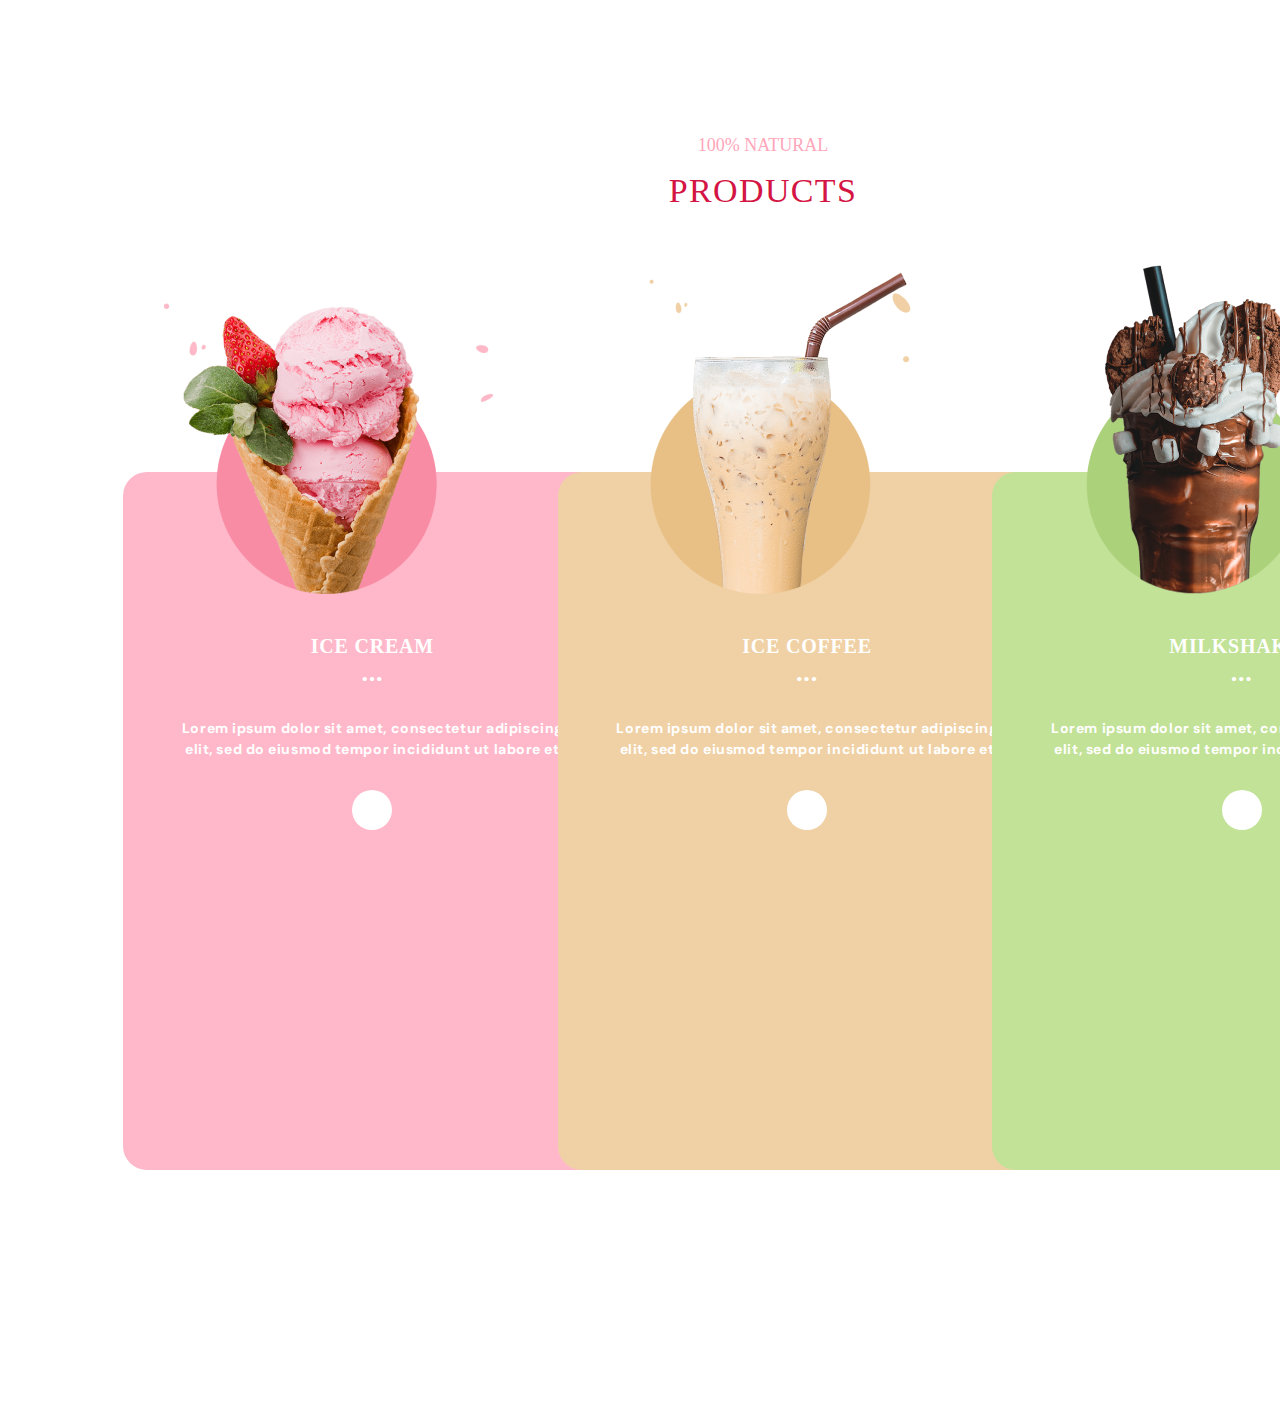
==== test/index.html @ a80dc886 "vjug" ====
<!DOCTYPE html>
<html lang="ru">
  <head>
    <meta charset="UTF-8" />
    <meta http-equiv="X-UA-Compatible" content="IE=edge" />
    <meta name="viewport" content="width=device-width, initial-scale=1.0" />
    <title>Ice Cream</title>
    <link rel="preconnect" href="https://fonts.gstatic.com" />
    <link
      href="https://fonts.googleapis.com/css2?family=DM+Sans:wght@400;500;700&family=Titan+One&display=swap"
      rel="stylesheet"
    />
    <link
      rel="stylesheet"
      href="https://cdnjs.cloudflare.com/ajax/libs/modern-normalize/1.0.0/modern-normalize.min.css"
      integrity="sha512-ISS7cAi1PEhQ8jnbJpJZMd29NlhNj4AWYyLOSp2CE/CsHxTCu+r+t0D2yoJudVrd0/8fTVPUVDzY5Tvli75u/g=="
      crossorigin="anonymous"
    />
    <link rel="stylesheet" href="./css/main.min.css" />
  </head>
  <body>
    <section class="products">
      <div class="container">
        <p class="products-text">100% natural</p>
        <h2 class="products-title">products</h2>
        <ul class="list products-list">
          <li class="products-list__item ice-cream-item">
            <div class="products-container">
              <h3 class="products-container__title">ice cream</h3>
              <p class="products-container__text">
                Lorem ipsum dolor sit amet, consectetur adipiscing elit, sed do
                eiusmod tempor incididunt ut labore et <span class="hide">dolore magna aliqua
                  facilisis.</span>
              </p>
              <input
                class="checkbox-hidden visually-hidden"
                type="checkbox"
                id="checked"
              />
              <p class="product-text text-hidden">
                Lorem ipsum dolor sit amet consectetur adipisicing elit. Enim,
                natus.
              </p>
              <label class="products-label" for="checked">
                <svg class="products-icon" width="15" height="15">
                  <use href="../images/icons.svg#arrow-right"></use>
                </svg>
              </label>
            </div>
          </li>
          <li class="products-list__item ice-cofee-item">
            <div class="products-container container-ice-coffe">
              <h3 class="products-container__title">ice coffee</h3>
              <p class="products-container__text">
                Lorem ipsum dolor sit amet, consectetur adipiscing elit, sed do
                eiusmod tempor incididunt ut labore et <span class="hide">dolore magna aliqua
                  facilisis.</span>
              </p>
              <input
                class="checkbox-hidden visually-hidden"
                type="checkbox"
                id="check"
              />
              <p class="product-text text-hidden">
                Lorem ipsum dolor sit amet consectetur adipisicing elit. Enim,
                natus.
              </p>
              <label class="products-label" for="check">
                <svg class="products-icon" width="15" height="15">
                  <use href="../images/icons.svg#arrow-right"></use>
                </svg>
              </label>
            </div>
          </li>
          <li class="products-list__item milkshakes-item">
            <div class="products-container container-milkshakes">
              <h3 class="products-container__title">milkshakes</h3>
              <p class="products-container__text">
                Lorem ipsum dolor sit amet, consectetur adipiscing elit, sed do
                eiusmod tempor incididunt ut labore et <span class="hide">dolore magna aliqua
                  facilisis.</span>
              </p>
              <input
                class="checkbox-hidden visually-hidden"
                type="checkbox"
                id="checks"
              />
              <p class="product-text text-hidden">
                Lorem ipsum dolor sit amet consectetur adipisicing elit. Enim,
                natus.
              </p>
              <label class="products-label" for="checks">
                <svg class="products-icon" width="15" height="15">
                  <use href="../images/icons.svg#arrow-right"></use>
                </svg>
              </label>
            </div>
          </li>
        </ul>
      </div>
    </section>
  </body>
</html>
---- test/css/main.min.css ----
:root{--primary-text-color: #212121;--secondery-text-color: #757575;--white-color: #ffffff;--accent-color: #2196f3;--bg-color2: #2f303a;--bg-color1: #ffffff;--bg-color3: #f5f4fa;--rgba-color: rgba(255, 255, 255, 0.6);--btn-hover-color: #188ce8;--backdrop-color: rgba(0, 0, 0, 0.2);--transition-duration: 250ms;--transition-timing-function: cubic-bezier(0.4, 0, 0.2, 1);--shadow: 0px 1px 3px rgba(0, 0, 0, 0.12), 0px 1px 1px rgba(0, 0, 0, 0.14),
    0px 2px 1px rgba(0, 0, 0, 0.2);--placeholder-color: rgba(117, 117, 117, 0.5);--portfolio-shadow-link: 0px 1px 1px rgba(0, 0, 0, 0.12),
    0px 4px 4px rgba(0, 0, 0, 0.06), 1px 4px 6px rgba(0, 0, 0, 0.16);--overlay-color: rgba(33, 150, 243, 0.9);--color-icon: #afb1b8;--btn-shadow: 0px 4px 4px rgba(0, 0, 0, 0.25);--gradient: rgba(47, 48, 58, 0.4), rgba(47, 48, 58, 0.4);--main-font: "Roboto", sans-serif}p,h1,h2,h3,h4,h5,h6,p{margin:0}ul{margin:0;padding:0}button{cursor:pointer}img{display:block;width:100%;height:auto;max-width:100%}.list{list-style:none}.link{text-decoration:none}.visually-hidden{position:absolute;white-space:nowrap;width:1px;height:1px;overflow:hidden;border:0;padding:0;clip:rect(0 0 0 0);clip-path:inset(50%);margin:-1px}.container{min-width:320px;margin-right:auto;margin-left:auto;padding-right:20px;padding-left:20px}@media screen and (min-width: 480px){.container{width:480px}}@media screen and (min-width: 768px){.container{width:768px;padding-right:34px;padding-left:34px}}@media screen and (min-width: 1280px){.container{width:1280px;padding-right:115px;padding-left:115px}}.backdrop{position:fixed;top:0;left:0;width:100%;height:100%;background:var(--backdrop-color);transition:opacity var(--transition-duration) var(--transition-timing-function),visibility var(--transition-duration) var(--transition-timing-function)}.backdrop.is-hidden{opacity:0;pointer-events:none;visibility:hidden}.backdrop.is-hidden .modal{transform:translate(-50%, -50%) scale(0.5)}.modal{position:absolute;top:50%;left:50%;transform:translate(-50%, -50%) scale(1);min-height:581px;width:90vw;background-color:var(--bg-color1);box-shadow:var(--shadow);border-radius:4px;transition-property:transform;transition-duration:var(--transition-duration);transition-timing-function:var(--transition-timing-function);padding:40px}@media screen and (min-width: 768px){.modal{width:450px}}@media screen and (min-width: 1200px){.modal{width:528px}}.modal__button{position:absolute;top:8px;right:8px;width:30px;height:30px;background-color:var(--bg-color1);border-radius:50%;display:flex;justify-content:center;align-items:center;border:1px solid #0000001a}.modal__button:hover .button__vector,.modal__button:focus .button__vector{fill:var(--accent-color)}.button__vector{fill:#000000;transition-property:fill;transition-duration:var(--transition-duration);transition-timing-function:var(--transition-timing-function)}.modal-form__title{font-family:inherit;font-size:20px;font-weight:700;line-height:1.15;letter-spacing:.03em;text-align:center;color:var(--primary-text-color);margin-bottom:12px}.form-input{width:100%;height:40px;border:1px solid #21212133;display:block;border-radius:4px;padding-top:11px;padding-bottom:11px;padding-left:42px;padding-right:12px;transition-property:border-color;transition-duration:var(--transition-duration);transition-timing-function:var(--transition-timing-function);cursor:pointer}.form-input:focus{border-color:var(--accent-color);outline:var(--accent-color)}.modal-form__label{margin-bottom:10px;position:relative;display:flex;flex-direction:column}.modal-form__span{font-family:inherit;font-size:12px;line-height:1.17;letter-spacing:.01em;color:var(--secondery-text-color);margin-bottom:4px}.form-text{font-family:inherit;font-size:12px;font-weight:400;line-height:1.17;letter-spacing:.01em;text-align:left;width:100%;height:120px;padding:12px 16px;border:1px solid rgba(33,33,33,0.2);box-sizing:border-box;border-radius:4px;resize:none;margin-bottom:10px;transition-property:border-color;transition-duration:var(--transition-duration);transition-timing-function:var(--transition-timing-function)}.form-text:focus{border-color:var(--accent-color);outline:var(--accent-color)}.form-button{padding:10px 55px;margin-top:30px;transition-property:background-color, color;transition-duration:var(--transition-duration);transition-timing-function:var(--transition-timing-function)}.form-button:hover,.form-button:focus{background-color:var(--btn-hover-color);color:var(--white-color)}.form-input__icon{position:absolute;display:block;top:50%;left:11px;fill:var(--primary-text-color);transition-property:fill;transition-duration:var(--transition-duration);transition-timing-function:var(--transition-timing-function)}.modal-form__label:focus-within .form-input__icon{fill:var(--accent-color)}.label-agreement{display:flex;align-items:center;margin-bottom:30px;font-size:12px;line-height:1.17}@media screen and (min-width: 768px){.label-agreement{justify-content:center}}@media screen and (min-width: 1200px){.label-agreement{justify-content:center;font-size:14px;line-height:1.7}}.agreement-link{text-decoration-line:underline;color:var(--accent-color);text-align:justify}.form-icon-check{margin-right:7px;border:2px solid var(--primary-text-color);border-radius:2px;fill:none;transition:border-color var(--transition-duration) var(--transition-timing-function),background-color var(--transition-duration) var(--transition-timing-function),fill var(--transition-duration) var(--transition-timing-function)}.label-agreement:focus-within .form-icon-check{border-color:var(--accent-color)}.input-agreement:checked+.form-icon-check{border:transparent;background-color:var(--accent-color);fill:var(--white-color)}.btn{color:var(--white-color);background-color:var(--accent-color);font-size:16px;font-weight:700;line-height:1.87;letter-spacing:.06em;border-radius:4px;font-family:inherit;border:none;box-shadow:0px 4px 4px rgba(0,0,0,0.15);min-width:200px;min-height:50px;border-radius:4px;cursor:pointer;display:block;margin-right:auto;margin-left:auto;font-family:inherit}.social-networks{width:44px;height:44px;display:flex;justify-content:center;align-items:center;border-radius:50%}.mob-menu.is-hidden{left:100%}.mob-menu{position:fixed;background-color:var(--white-color);top:0;left:0;width:100vw;height:100vh;z-index:3;padding-top:48px;padding-bottom:48px;padding-left:25px;transition:var(--transition-duration) var(--transition-timing-function),visibility var(--transition-timing-function)}.mob-menu .container{height:100%;display:flex;flex-direction:column;justify-content:space-between}@media screen and (min-width: 768px){.mob-menu{display:none}}.menu-close-btn{position:absolute;top:10px;right:15px;width:40px;height:40px;display:block;background-color:var(--white-color);border:none;transition-property:fill;transition-duration:var(--transition-duration);transition-timing-function:var(--transition-timing-function)}.menu-close-btn:hover,.menu-close-btn:focus{fill:var(--accent-color)}.close-button{margin-left:auto;fill:var(--primary-text-color)}.mob-menu-list__link{display:block;font-family:var(--main-font);color:var(--primary-text-color);font-size:40px;font-weight:500;line-height:1.17;letter-spacing:.02em;transition-property:color;transition-duration:var(--transition-duration);transition-timing-function:var(--transition-timing-function)}.mob-menu-list__link:hover,.mob-menu-list__link:focus{color:var(--accent-color)}.mob-menu-list__item:not(:last-child){margin-bottom:32px}.menu-contact-list__link{display:block;font-size:34px;font-weight:500;line-height:1.17;letter-spacing:.02em;color:var(--accent-color)}.menu-contact-list__link:hover,.menu-contact-list__link:focus{color:var(--accent-color)}.menu-mail{font-size:24px;color:var(--secondery-text-color)}.menu-contact-list__item:nth-child(1){margin-bottom:32px}.menu-contact-list__item:nth-child(2){margin-bottom:64px}.menu-social-list{display:flex;align-items:center;flex-wrap:wrap}.menu-social-list__item:not(:last-child){margin-right:10px;padding-right:10px;border-right:1px solid rgba(33,33,33,0.2)}.menu-social-list__link{font-size:18px;font-weight:500;line-height:1.17;letter-spacing:.02em;color:var(--accent-color)}.menu-open-btn{border:transparent;background-color:transparent;margin-left:auto;width:40px;height:40px;transition-property:fill;transition-duration:var(--transition-duration);transition-timing-function:var(--transition-timing-function)}.menu-open-btn:hover,.menu-open-btn:focus{fill:var(--accent-color)}@media screen and (min-width: 768px){.menu-open-btn{display:none}}.mob-menu-list__link.current{color:var(--accent-color)}.header{border-bottom:1px solid #ececec}.header-nav{display:none}@media screen and (min-width: 768px){.header-nav{display:block}}.header__container{display:flex;align-items:center;height:60px}@media screen and (min-width: 768px){.header__container{height:80px;display:flex;align-items:center;justify-content:center}}.logo{font-family:"Raleway", sans-serif;font-size:26px;font-weight:700;line-height:1.19;letter-spacing:.03em}.header__logo{color:var(--primary-text-color)}@media screen and (min-width: 768px){.header__logo{margin-right:88px}}@media screen and (min-width: 1200px){.header__logo{margin-right:93px}}.logo .accent{color:var(--accent-color)}.header-list{display:flex}.header-list__link{position:relative;display:flex;color:var(--primary-text-color);font-size:14px;font-weight:500;line-height:1.14;letter-spacing:.02em;padding-top:32px;padding-bottom:32px;display:block;transition-property:color;transition-duration:var(--transition-duration);transition-timing-function:var(--transition-timing-function)}.header-list__link:hover,.header-list__link:focus{color:var(--accent-color)}.header-list__link.current{color:var(--accent-color)}.header-list__link.current::after{position:absolute;bottom:-1px;left:0;content:"";width:48px;height:4px;background:#2196f3;border-radius:2px;display:flex;width:100%}.header-list__item:not(:last-child){margin-right:50px}@media screen and (min-width: 768px){.heder-contact-list__item:not(:last-child){margin-bottom:10px}}@media screen and (min-width: 1200px){.heder-contact-list__item:not(:last-child){margin-right:30px;margin-bottom:0}}.header-contact-list{margin-left:auto;display:none;margin-left:auto}@media screen and (min-width: 768px){.header-contact-list{display:block}}@media screen and (min-width: 1200px){.header-contact-list{display:flex;align-items:center}}.header-contact-list__icon{margin-right:10px;fill:var(--secondery-text-color);transition-property:fill;transition-duration:var(--transition-duration);transition-timing-function:var(--transition-timing-function)}.header-contact-list__link{color:var(--secondery-text-color);font-size:14px;font-weight:500;line-height:1.14;letter-spacing:.02em;display:flex;align-items:center;transition-property:color;transition-duration:var(--transition-duration);transition-timing-function:var(--transition-timing-function)}.header-contact-list__link:hover,.header-contact-list__link:focus{color:var(--accent-color)}.header-contact-list__link:hover .header-contact-list__icon,.header-contact-list__link:focus .header-contact-list__icon{fill:var(--accent-color)}.hero{background-color:var(--bg-color2);padding-top:118px;padding-bottom:118px;background-image:linear-gradient(rgba(47,48,58,0.4), rgba(47,48,58,0.4)),url(..//images/img/Header-mb1x.jpg);background-repeat:no-repeat;background-position:center;max-width:1600px;margin:0 auto;background-size:cover;text-align:center}@media (min-device-pixel-ratio: 2), (min-resolution: 192dpi), (min-resolution: 2dppx){.hero{background-image:linear-gradient(rgba(47,48,58,0.4), rgba(47,48,58,0.4)),url(../images/img/Header-mob-2x.jpg)}}@media screen and (min-width: 768px){.hero{background-image:linear-gradient(rgba(47,48,58,0.4), rgba(47,48,58,0.4)),url(../images/img/Header-tab1x.jpg)}}@media screen and (min-width: 768px) and (min-device-pixel-ratio: 2), screen and (min-width: 768px) and (min-resolution: 192dpi), screen and (min-width: 768px) and (min-resolution: 2dppx){.hero{background-image:linear-gradient(rgba(47,48,58,0.4), rgba(47,48,58,0.4)),url(../images/img/Header-tab-2x.jpg)}}@media screen and (min-width: 1200px){.hero{padding-top:200px;padding-bottom:200px;background-image:linear-gradient(rgba(47,48,58,0.4), rgba(47,48,58,0.4)),url(../images/img/header-desk-1x.jpg)}}@media screen and (min-width: 1200px) and (min-device-pixel-ratio: 2), screen and (min-width: 1200px) and (min-resolution: 192dpi), screen and (min-width: 1200px) and (min-resolution: 2dppx){.hero{background-image:linear-gradient(rgba(47,48,58,0.4), rgba(47,48,58,0.4)),url(../images/img/header-desk2x.jpg)}}.hero__title{color:var(--white-color);font-size:26px;font-weight:900;line-height:1.6;letter-spacing:.06em;text-align:center;text-transform:uppercase;margin-bottom:30px;max-width:360px;margin-left:auto;margin-right:auto}@media screen and (min-width: 1200px){.hero__title{font-size:44px;font-weight:900;line-height:1.36;letter-spacing:.06em;max-width:696px}}.button-primary{padding:10px 32px;transition:background-color 250ms cubic-bezier(0.4, 0, 0.2, 1)}.button-primary:hover,.button-primary:focus{background-color:var(--btn-hover-color)}.about{padding-top:60px;padding-bottom:60px}@media screen and (min-width: 1200px){.about{padding-top:94px;padding-bottom:94px}}.icon-tasks{width:100%;height:120px;background-color:var(--bg-color3);display:flex;justify-content:center;align-items:center;margin-bottom:30px;border-radius:4px}.about-icon-list{margin-bottom:-30px}@media screen and (min-width: 768px){.about-icon-list{display:flex;flex-wrap:wrap;margin-left:-30px}}@media screen and (min-width: 1200px){.about-icon-list{display:flex;margin-left:-30px}}.about-icon-list__item{margin-bottom:30px}@media screen and (min-width: 768px){.about-icon-list__item{width:calc(100% / 2 - 30px);margin-left:30px}}@media screen and (min-width: 1200px){.about-icon-list__item{width:calc(100% / 4 - 30px);margin-left:30px}}.about-list__title{text-transform:uppercase;font-size:14px;font-weight:700;line-height:1.17;letter-spacing:.03em;margin-bottom:10px;text-align:center}@media screen and (min-width: 768px){.about-list__title{text-align:justify}}@media screen and (min-width: 1200px){.about-list__title{text-align:justify}}.about-list__text{color:var(--secondery-text-color);font-size:14px;line-height:1.71;letter-spacing:.03em}.work{display:none}@media screen and (min-width: 1200px){.work{padding-bottom:94px;display:block}}@media screen and (min-width: 1200px){.work-list{display:flex;margin-left:-30px}}@media screen and (min-width: 1200px){.work-list__item{width:calc(100% / 3 - 30px);margin-left:30px}}@media screen and (min-width: 1200px){.work__title{margin-bottom:50px}}@media screen and (min-width: 1200px){.section-title{text-align:center;font-size:36px;font-weight:700;line-height:1.16;letter-spacing:.03em}}.thumb{position:relative}.label{position:absolute;bottom:0;right:0;left:0;padding:27px;background:rgba(47,48,58,0.8);color:var(--white-color);font-size:14px;font-weight:700;line-height:1.14;letter-spacing:.03em;text-transform:uppercase;text-align:center}.products{padding-top:121px;padding-bottom:98px}@media screen and (min-width: 768px){.products{padding-top:122px;padding-bottom:112px}}@media screen and (min-width: 1280px){.products{padding-top:127px;padding-bottom:119px}}.products-text{font-family:"Titan One" sans-serif;font-style:normal;font-weight:normal;font-size:18px;line-height:1.17;text-align:center;text-transform:uppercase;color:#ffa5ba;margin-bottom:15px}.products-title{font-family:"Titan One" sans-serif;font-style:normal;font-weight:normal;font-size:34px;line-height:1.15;text-align:center;letter-spacing:0.04em;text-transform:uppercase;color:#d41443;margin-bottom:49px}.products-container{width:100%;min-height:485px;background:#FFB8CA;border-radius:24px;padding:161px 40px 45px 40px}@media screen and (min-width: 768px){.products-container{padding:152px 11px 40px 11px}}@media screen and (min-width: 1280px){.products-container{padding:163px 44px 50px 44px}}.container-ice-coffe{background:#F0D1A5}.container-milkshakes{background:#C2E297}.products-list__item:not(:last-child){margin-bottom:130px}.products-container__title{font-family:"Titan One" sans-serif;font-size:20px;line-height:1.15;text-align:center;letter-spacing:0.04em;text-transform:uppercase;color:#FFFFFF;margin-bottom:30px}.products-container__title::after{content:"...";font-size:26px;color:#FFFFFF;display:block;margin-bottom:30px}.hide{display:block}@media screen and (min-width: 768px){.hide{display:none}}@media screen and (min-width: 1280px){.hide{display:none}}.products-container__text{font-family:"DM Sans";font-style:normal;font-weight:700;font-size:14px;line-height:1.5;text-align:center;letter-spacing:0.04em;color:#FFFFFF;margin-bottom:30px}@media screen and (min-width: 768px){.products-list{display:grid;grid-template-columns:repeat(3, 1fr);gap:20px}}@media screen and (min-width: 1280px){.products-list{display:grid;grid-template-columns:repeat(3, 1fr);gap:24px}}.ice-cream-item::before{content:"";display:block;background-repeat:no-repeat;background-position:center;margin:0 auto;background-size:cover;text-align:center;position:relative}@media screen and (min-width: 1280px){.ice-cream-item::before{background-image:url(../images/products/icecream-desk-1x.png);max-width:335px;height:335px;margin-bottom:-122px}}@media screen and (min-width: 1280px) and (min-device-pixel-ratio: 2), screen and (min-width: 1280px) and (min-resolution: 192dpi), screen and (min-width: 1280px) and (min-resolution: 2dppx){.ice-cream-item::before{background-image:url(../images/products/icecream-desk-2x.png)}}.ice-cofee-item::before{content:"";display:block;background-repeat:no-repeat;background-position:center;margin:0 auto;background-size:cover;text-align:center;position:relative}@media screen and (min-width: 1280px){.ice-cofee-item::before{background-image:url(../images/products/icecofee-desk-1x.png);max-width:335px;height:335px;margin-bottom:-122px}}@media screen and (min-width: 1280px) and (min-device-pixel-ratio: 2), screen and (min-width: 1280px) and (min-resolution: 192dpi), screen and (min-width: 1280px) and (min-resolution: 2dppx){.ice-cofee-item::before{background-image:url(../images/products/icecofee-desk-2x.png)}}.milkshakes-item::before{content:"";display:block;background-repeat:no-repeat;background-position:center;margin:0 auto;background-size:cover;text-align:center;position:relative}@media screen and (min-width: 1280px){.milkshakes-item::before{background-image:url(../images/products/milk-desk-1x.png);max-width:335px;height:335px;margin-bottom:-122px}}@media screen and (min-width: 1280px) and (min-device-pixel-ratio: 2), screen and (min-width: 1280px) and (min-resolution: 192dpi), screen and (min-width: 1280px) and (min-resolution: 2dppx){.milkshakes-item::before{background-image:url(../images/products/milk-desk-2x.png)}}.products-label{width:40px;height:40px;display:flex;justify-content:center;align-items:center;border-radius:50%;background-color:#ffffff;margin:auto}.products-icon{fill:#d41443}.product-text{font-family:DM Sans;font-style:normal;font-weight:700;font-size:14px;line-height:1.5;text-align:center;letter-spacing:0.04em;color:#d41443}.text-hidden{display:none}.checkbox-hidden{appearance:none}.checkbox-hidden:checked ~ .text-hidden{display:block}.checkbox-hidden:checked ~ .products-label{display:none}.checkbox-hidden:checked ~ .products-label{display:flex}.clients{padding-top:60px;padding-bottom:60px}@media screen and (min-width: 1200px){.clients{padding-top:94px;padding-bottom:94px}}.clients-list{margin-bottom:-30px;display:flex;flex-wrap:wrap;margin-left:-30px}.clients-list__link{width:100%;height:92px;display:flex;justify-content:center;align-items:center;border:1px solid var(--color-icon);border-radius:4px;transition:border-color var(--transition-duration) var(--transition-timing-function),background-color var(--transition-duration) var(--transition-timing-function)}.clients-list__link:hover,.clients-list__link:focus{background-color:var(--bg-color1);border-color:var(--accent-color)}.clients-list__link:hover .clients-list__icon,.clients-list__link:focus .clients-list__icon{background-color:var(--bg-color1);fill:var(--accent-color)}.clients-list__item{margin-bottom:30px;width:calc(100% / 2 - 30px);margin-left:30px}@media screen and (min-width: 768px){.clients-list__item{width:calc(100% / 3 - 30px);margin-left:30px}}@media screen and (min-width: 1200px){.clients-list__item{width:calc(100% / 6 - 30px);margin-left:30px}}.clients-list__icon{fill:var(--color-icon);transition-property:fill;transition-duration:var(--transition-duration);transition-timing-function:var(--transition-timing-function)}.clients__title{margin-bottom:30px}@media screen and (min-width: 1200px){.clients__title{margin-bottom:50px}}.section-title{text-align:center;font-size:28px;font-weight:700;line-height:1.16;letter-spacing:.03em}@media screen and (min-width: 1200px){.section-title{font-size:36px}}.footer-block{text-align:center;margin-bottom:60px}@media screen and (min-width: 1200px){.footer-block{text-align:left;margin-right:85px;margin-bottom:0}}.footer-block__adress{margin-top:20px}.footer{background-color:var(--bg-color2);font-size:14px;line-height:1.71;letter-spacing:.03em;padding-top:60px;padding-bottom:60px}.logo{font-family:"Raleway", sans-serif;font-size:24px;font-weight:700;line-height:1.19;letter-spacing:.03em}@media screen and (min-width: 1200px){.logo{font-size:26px}}.footer__logo{color:var(--white-color)}.footer-block__text{color:var(--white-color);font-style:normal;margin-bottom:9px}.footer-block__item:not(:last-child){margin-bottom:9px}.footer-block__link{color:var(--rgba-color);font-style:normal;transition-property:color;transition-duration:var(--transition-duration);transition-timing-function:var(--transition-timing-function)}.footer-block__link:hover,.footer-block__link:focus{color:var(--accent-color)}.footer-list__link{background-color:rgba(255,255,255,0.1);transition-property:background-color;transition-duration:var(--transition-duration);transition-timing-function:var(--transition-timing-function)}.footer-list__link:hover,.footer-list__link:focus{background-color:var(--accent-color)}.footer-list{display:flex;justify-content:center}.footer-list__item:not(:last-child){margin-right:10px}.footer-list__icon{fill:var(--white-color)}.footer-associate{text-align:center;margin-bottom:60px}@media screen and (min-width: 1200px){.footer-associate{text-align:left;margin-bottom:0}}.footer-associate__text{color:var(--white-color);font-weight:700;margin-bottom:20px}.footer-container{text-align:center}@media screen and (min-width: 768px){.footer-container{display:flex;flex-wrap:wrap;justify-content:space-around}}@media screen and (min-width: 1200px){.footer-container{display:flex;align-items:baseline}}.footer-associate{display:block}@media screen and (min-width: 1200px){.footer-associate{margin-right:93px}}.subscription-label{color:var(--white-color);font-size:14px;font-weight:700;line-height:1.14;letter-spacing:.03em;font-family:inherit;display:block;margin-bottom:20px;text-align:center;text-transform:uppercase}@media screen and (min-width: 1200px){.subscription-label{text-align:left}}.subscription-input{font-family:inherit;font-size:16px;font-weight:400;line-height:1.25;letter-spacing:.03em;text-align:left;color:var(--rgba-color);background-color:var(--bg-color2);padding-top:15px;padding-bottom:15px;padding-left:16px;height:50px;border:1px solid rgba(255,255,255,0.3);box-shadow:0px 4px 4px rgba(0,0,0,0.15);border-radius:4px;width:450px;margin-bottom:20px}@media screen and (max-width: 479px){.subscription-input{width:100%}}@media screen and (min-width: 768px){.subscription-input{max-width:450px}}@media screen and (min-width: 1200px){.subscription-input{width:358px;margin-bottom:0}}.subscription-submit{fill:var(--white-color);text-align:center;display:flex;justify-content:center;align-items:center;padding:0;transition-property:background-color;transition-duration:var(--transition-duration);transition-timing-function:var(--transition-timing-function)}.subscription-submit:hover,.subscription-submit:focus{background-color:var(--btn-hover-color)}@media screen and (min-width: 1200px){.subscription-submit{margin-left:12px}}.subscription-submit__text{margin-right:10px}@media screen and (min-width: 1200px){.form-subscription{display:flex;justify-content:space-between;align-items:center}}.footer-mailing{text-align:center;display:inline-block}.button-list{display:flex;flex-wrap:wrap;margin-bottom:40px}@media screen and (min-width: 768px){.button-list{display:flex;justify-content:center;margin-bottom:30px}}@media screen and (min-width: 1200px){.button-list{display:flex;justify-content:center;margin-bottom:50px}}.button-list__item:not(:last-child){margin-right:8px}.button-list__item:nth-child(4){margin-bottom:-15px}.button-list__item:nth-child(5){margin-bottom:-15px}.button.btn-active{color:var(--white-color);background-color:var(--accent-color)}.button{color:var(--primary-text-color);margin-bottom:15px;min-width:38px;display:block;background-color:var(--bg-color3);font-size:16px;font-weight:500;line-height:1.6;letter-spacing:.03em;text-align:center;font-family:inherit;padding:6px 22px;border-radius:4px;border:none;transition-property:color, background-color, box-shadow;transition-duration:var(--transition-duration);transition-timing-function:var(--transition-timing-function)}.button:hover,.button:focus{color:var(--white-color);background-color:var(--accent-color);box-shadow:var(--btn-shadow)}@media screen and (min-width: 768px){.button{margin-bottom:0}}@media screen and (min-width: 1200px){.button{margin-bottom:0}}.portfolio{padding-top:60px;padding-bottom:60px}@media screen and (min-width: 1200px){.portfolio{padding-top:94px;padding-bottom:94px}}.card-list{margin-bottom:-30px}@media screen and (min-width: 768px){.card-list{display:flex;flex-wrap:wrap;margin-left:-30px}}@media screen and (min-width: 1200px){.card-list{display:flex;flex-wrap:wrap;margin-left:-30px}}.card-list__item{margin-bottom:30px}@media screen and (min-width: 768px){.card-list__item{width:calc(100% / 2 - 30px);margin-left:30px}}@media screen and (min-width: 1200px){.card-list__item{width:calc(100% / 3 - 30px);margin-left:30px}}.projects{flex-grow:1;padding:20px 24px;background-color:var(--white-color);border-bottom:1px solid #eeeeee;border-left:1px solid #eeeeee;border-right:1px solid #eeeeee;border-top:0;box-sizing:border-box}.project__title{color:var(--primary-text-color);font-size:18px;font-weight:700;line-height:2;letter-spacing:.06em;margin-bottom:4px}.project__text{color:var(--secondery-text-color);font-size:16px;line-height:1.87;letter-spacing:0.03em}.card-list__link{display:flex;flex-direction:column;height:100%;transition-property:box-shadow;transition-duration:var(--transition-duration);transition-timing-function:var(--transition-timing-function)}.card-list__link:hover,.card-list__link:focus{box-shadow:var(--portfolio-shadow-link)}.card-list__link:hover .overlay,.card-list__link:focus .overlay{transform:translateY(0)}.card-thumb{position:relative;overflow:hidden}.overlay{position:absolute;top:0;left:0;width:100%;height:100%;background:var(--overlay-color);color:var(--white-color);font-size:12px;line-height:1.5;letter-spacing:.03em;transform:translatey(101%);transition-property:transform;transition-duration:var(--transition-duration);transition-timing-function:var(--transition-timing-function)}@media screen and (max-width: 479px){.overlay{padding:49px 24px}}@media screen and (min-width: 480px){.overlay{padding:77px 24px;font-size:18px}}@media screen and (min-width: 768px){.overlay{padding:49px 24px;font-size:18px}}@media screen and (min-width: 1200px){.overlay{padding:63px 24px;font-size:18px}}
/*# sourceMappingURL=main.min.css.map */
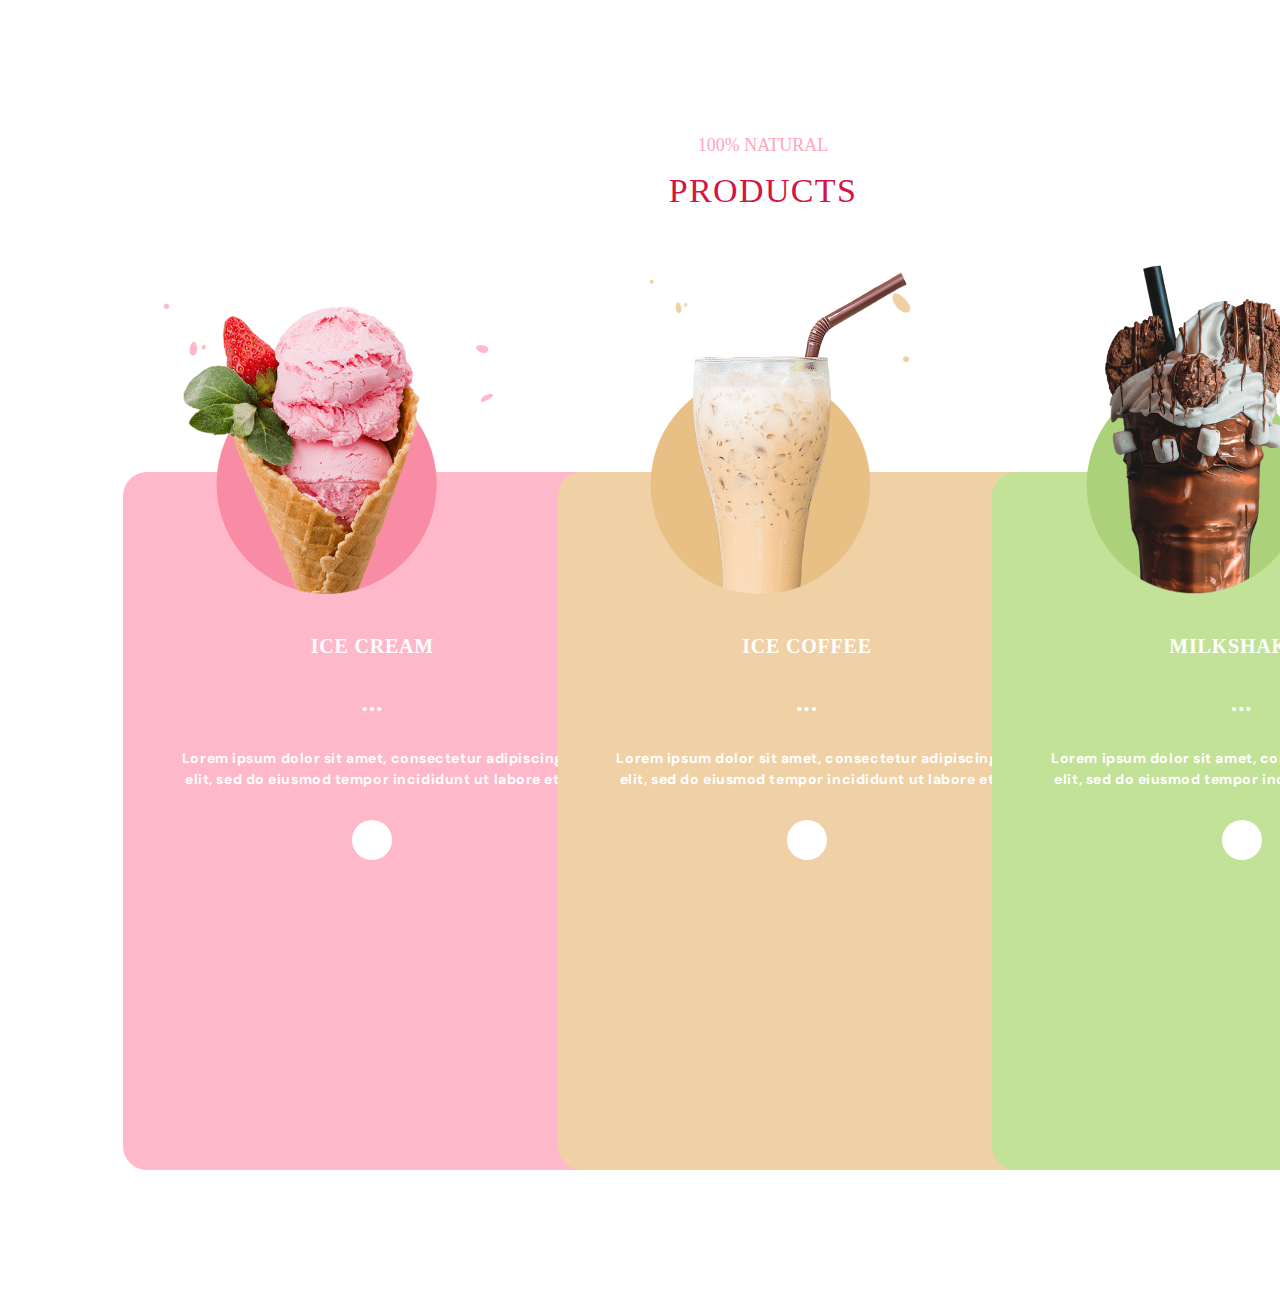
==== commit 3cc58188: "add" ====
--- a/test/index.html
+++ b/test/index.html
@@ -41,8 +41,8 @@
                 Lorem ipsum dolor sit amet consectetur adipisicing elit. Enim,
                 natus.
               </p>
-              <label class="products-label" for="checked">
-                <svg class="products-icon" width="15" height="15">
+              <label class="products-label label-ice-cream" for="checked">
+                <svg class="products-icon" width="18" height="18">
                   <use href="../images/icons.svg#arrow-right"></use>
                 </svg>
               </label>
@@ -65,7 +65,7 @@
                 Lorem ipsum dolor sit amet consectetur adipisicing elit. Enim,
                 natus.
               </p>
-              <label class="products-label" for="check">
+              <label class="products-label label-ice-cofee" for="check">
                 <svg class="products-icon" width="15" height="15">
                   <use href="../images/icons.svg#arrow-right"></use>
                 </svg>
@@ -89,7 +89,7 @@
                 Lorem ipsum dolor sit amet consectetur adipisicing elit. Enim,
                 natus.
               </p>
-              <label class="products-label" for="checks">
+              <label class="products-label label-milk" for="checks">
                 <svg class="products-icon" width="15" height="15">
                   <use href="../images/icons.svg#arrow-right"></use>
                 </svg>
--- a/test/css/main.min.css
+++ b/test/css/main.min.css
@@ -1,4 +1,4 @@
 :root{--primary-text-color: #212121;--secondery-text-color: #757575;--white-color: #ffffff;--accent-color: #2196f3;--bg-color2: #2f303a;--bg-color1: #ffffff;--bg-color3: #f5f4fa;--rgba-color: rgba(255, 255, 255, 0.6);--btn-hover-color: #188ce8;--backdrop-color: rgba(0, 0, 0, 0.2);--transition-duration: 250ms;--transition-timing-function: cubic-bezier(0.4, 0, 0.2, 1);--shadow: 0px 1px 3px rgba(0, 0, 0, 0.12), 0px 1px 1px rgba(0, 0, 0, 0.14),
     0px 2px 1px rgba(0, 0, 0, 0.2);--placeholder-color: rgba(117, 117, 117, 0.5);--portfolio-shadow-link: 0px 1px 1px rgba(0, 0, 0, 0.12),
-    0px 4px 4px rgba(0, 0, 0, 0.06), 1px 4px 6px rgba(0, 0, 0, 0.16);--overlay-color: rgba(33, 150, 243, 0.9);--color-icon: #afb1b8;--btn-shadow: 0px 4px 4px rgba(0, 0, 0, 0.25);--gradient: rgba(47, 48, 58, 0.4), rgba(47, 48, 58, 0.4);--main-font: "Roboto", sans-serif}p,h1,h2,h3,h4,h5,h6,p{margin:0}ul{margin:0;padding:0}button{cursor:pointer}img{display:block;width:100%;height:auto;max-width:100%}.list{list-style:none}.link{text-decoration:none}.visually-hidden{position:absolute;white-space:nowrap;width:1px;height:1px;overflow:hidden;border:0;padding:0;clip:rect(0 0 0 0);clip-path:inset(50%);margin:-1px}.container{min-width:320px;margin-right:auto;margin-left:auto;padding-right:20px;padding-left:20px}@media screen and (min-width: 480px){.container{width:480px}}@media screen and (min-width: 768px){.container{width:768px;padding-right:34px;padding-left:34px}}@media screen and (min-width: 1280px){.container{width:1280px;padding-right:115px;padding-left:115px}}.backdrop{position:fixed;top:0;left:0;width:100%;height:100%;background:var(--backdrop-color);transition:opacity var(--transition-duration) var(--transition-timing-function),visibility var(--transition-duration) var(--transition-timing-function)}.backdrop.is-hidden{opacity:0;pointer-events:none;visibility:hidden}.backdrop.is-hidden .modal{transform:translate(-50%, -50%) scale(0.5)}.modal{position:absolute;top:50%;left:50%;transform:translate(-50%, -50%) scale(1);min-height:581px;width:90vw;background-color:var(--bg-color1);box-shadow:var(--shadow);border-radius:4px;transition-property:transform;transition-duration:var(--transition-duration);transition-timing-function:var(--transition-timing-function);padding:40px}@media screen and (min-width: 768px){.modal{width:450px}}@media screen and (min-width: 1200px){.modal{width:528px}}.modal__button{position:absolute;top:8px;right:8px;width:30px;height:30px;background-color:var(--bg-color1);border-radius:50%;display:flex;justify-content:center;align-items:center;border:1px solid #0000001a}.modal__button:hover .button__vector,.modal__button:focus .button__vector{fill:var(--accent-color)}.button__vector{fill:#000000;transition-property:fill;transition-duration:var(--transition-duration);transition-timing-function:var(--transition-timing-function)}.modal-form__title{font-family:inherit;font-size:20px;font-weight:700;line-height:1.15;letter-spacing:.03em;text-align:center;color:var(--primary-text-color);margin-bottom:12px}.form-input{width:100%;height:40px;border:1px solid #21212133;display:block;border-radius:4px;padding-top:11px;padding-bottom:11px;padding-left:42px;padding-right:12px;transition-property:border-color;transition-duration:var(--transition-duration);transition-timing-function:var(--transition-timing-function);cursor:pointer}.form-input:focus{border-color:var(--accent-color);outline:var(--accent-color)}.modal-form__label{margin-bottom:10px;position:relative;display:flex;flex-direction:column}.modal-form__span{font-family:inherit;font-size:12px;line-height:1.17;letter-spacing:.01em;color:var(--secondery-text-color);margin-bottom:4px}.form-text{font-family:inherit;font-size:12px;font-weight:400;line-height:1.17;letter-spacing:.01em;text-align:left;width:100%;height:120px;padding:12px 16px;border:1px solid rgba(33,33,33,0.2);box-sizing:border-box;border-radius:4px;resize:none;margin-bottom:10px;transition-property:border-color;transition-duration:var(--transition-duration);transition-timing-function:var(--transition-timing-function)}.form-text:focus{border-color:var(--accent-color);outline:var(--accent-color)}.form-button{padding:10px 55px;margin-top:30px;transition-property:background-color, color;transition-duration:var(--transition-duration);transition-timing-function:var(--transition-timing-function)}.form-button:hover,.form-button:focus{background-color:var(--btn-hover-color);color:var(--white-color)}.form-input__icon{position:absolute;display:block;top:50%;left:11px;fill:var(--primary-text-color);transition-property:fill;transition-duration:var(--transition-duration);transition-timing-function:var(--transition-timing-function)}.modal-form__label:focus-within .form-input__icon{fill:var(--accent-color)}.label-agreement{display:flex;align-items:center;margin-bottom:30px;font-size:12px;line-height:1.17}@media screen and (min-width: 768px){.label-agreement{justify-content:center}}@media screen and (min-width: 1200px){.label-agreement{justify-content:center;font-size:14px;line-height:1.7}}.agreement-link{text-decoration-line:underline;color:var(--accent-color);text-align:justify}.form-icon-check{margin-right:7px;border:2px solid var(--primary-text-color);border-radius:2px;fill:none;transition:border-color var(--transition-duration) var(--transition-timing-function),background-color var(--transition-duration) var(--transition-timing-function),fill var(--transition-duration) var(--transition-timing-function)}.label-agreement:focus-within .form-icon-check{border-color:var(--accent-color)}.input-agreement:checked+.form-icon-check{border:transparent;background-color:var(--accent-color);fill:var(--white-color)}.btn{color:var(--white-color);background-color:var(--accent-color);font-size:16px;font-weight:700;line-height:1.87;letter-spacing:.06em;border-radius:4px;font-family:inherit;border:none;box-shadow:0px 4px 4px rgba(0,0,0,0.15);min-width:200px;min-height:50px;border-radius:4px;cursor:pointer;display:block;margin-right:auto;margin-left:auto;font-family:inherit}.social-networks{width:44px;height:44px;display:flex;justify-content:center;align-items:center;border-radius:50%}.mob-menu.is-hidden{left:100%}.mob-menu{position:fixed;background-color:var(--white-color);top:0;left:0;width:100vw;height:100vh;z-index:3;padding-top:48px;padding-bottom:48px;padding-left:25px;transition:var(--transition-duration) var(--transition-timing-function),visibility var(--transition-timing-function)}.mob-menu .container{height:100%;display:flex;flex-direction:column;justify-content:space-between}@media screen and (min-width: 768px){.mob-menu{display:none}}.menu-close-btn{position:absolute;top:10px;right:15px;width:40px;height:40px;display:block;background-color:var(--white-color);border:none;transition-property:fill;transition-duration:var(--transition-duration);transition-timing-function:var(--transition-timing-function)}.menu-close-btn:hover,.menu-close-btn:focus{fill:var(--accent-color)}.close-button{margin-left:auto;fill:var(--primary-text-color)}.mob-menu-list__link{display:block;font-family:var(--main-font);color:var(--primary-text-color);font-size:40px;font-weight:500;line-height:1.17;letter-spacing:.02em;transition-property:color;transition-duration:var(--transition-duration);transition-timing-function:var(--transition-timing-function)}.mob-menu-list__link:hover,.mob-menu-list__link:focus{color:var(--accent-color)}.mob-menu-list__item:not(:last-child){margin-bottom:32px}.menu-contact-list__link{display:block;font-size:34px;font-weight:500;line-height:1.17;letter-spacing:.02em;color:var(--accent-color)}.menu-contact-list__link:hover,.menu-contact-list__link:focus{color:var(--accent-color)}.menu-mail{font-size:24px;color:var(--secondery-text-color)}.menu-contact-list__item:nth-child(1){margin-bottom:32px}.menu-contact-list__item:nth-child(2){margin-bottom:64px}.menu-social-list{display:flex;align-items:center;flex-wrap:wrap}.menu-social-list__item:not(:last-child){margin-right:10px;padding-right:10px;border-right:1px solid rgba(33,33,33,0.2)}.menu-social-list__link{font-size:18px;font-weight:500;line-height:1.17;letter-spacing:.02em;color:var(--accent-color)}.menu-open-btn{border:transparent;background-color:transparent;margin-left:auto;width:40px;height:40px;transition-property:fill;transition-duration:var(--transition-duration);transition-timing-function:var(--transition-timing-function)}.menu-open-btn:hover,.menu-open-btn:focus{fill:var(--accent-color)}@media screen and (min-width: 768px){.menu-open-btn{display:none}}.mob-menu-list__link.current{color:var(--accent-color)}.header{border-bottom:1px solid #ececec}.header-nav{display:none}@media screen and (min-width: 768px){.header-nav{display:block}}.header__container{display:flex;align-items:center;height:60px}@media screen and (min-width: 768px){.header__container{height:80px;display:flex;align-items:center;justify-content:center}}.logo{font-family:"Raleway", sans-serif;font-size:26px;font-weight:700;line-height:1.19;letter-spacing:.03em}.header__logo{color:var(--primary-text-color)}@media screen and (min-width: 768px){.header__logo{margin-right:88px}}@media screen and (min-width: 1200px){.header__logo{margin-right:93px}}.logo .accent{color:var(--accent-color)}.header-list{display:flex}.header-list__link{position:relative;display:flex;color:var(--primary-text-color);font-size:14px;font-weight:500;line-height:1.14;letter-spacing:.02em;padding-top:32px;padding-bottom:32px;display:block;transition-property:color;transition-duration:var(--transition-duration);transition-timing-function:var(--transition-timing-function)}.header-list__link:hover,.header-list__link:focus{color:var(--accent-color)}.header-list__link.current{color:var(--accent-color)}.header-list__link.current::after{position:absolute;bottom:-1px;left:0;content:"";width:48px;height:4px;background:#2196f3;border-radius:2px;display:flex;width:100%}.header-list__item:not(:last-child){margin-right:50px}@media screen and (min-width: 768px){.heder-contact-list__item:not(:last-child){margin-bottom:10px}}@media screen and (min-width: 1200px){.heder-contact-list__item:not(:last-child){margin-right:30px;margin-bottom:0}}.header-contact-list{margin-left:auto;display:none;margin-left:auto}@media screen and (min-width: 768px){.header-contact-list{display:block}}@media screen and (min-width: 1200px){.header-contact-list{display:flex;align-items:center}}.header-contact-list__icon{margin-right:10px;fill:var(--secondery-text-color);transition-property:fill;transition-duration:var(--transition-duration);transition-timing-function:var(--transition-timing-function)}.header-contact-list__link{color:var(--secondery-text-color);font-size:14px;font-weight:500;line-height:1.14;letter-spacing:.02em;display:flex;align-items:center;transition-property:color;transition-duration:var(--transition-duration);transition-timing-function:var(--transition-timing-function)}.header-contact-list__link:hover,.header-contact-list__link:focus{color:var(--accent-color)}.header-contact-list__link:hover .header-contact-list__icon,.header-contact-list__link:focus .header-contact-list__icon{fill:var(--accent-color)}.hero{background-color:var(--bg-color2);padding-top:118px;padding-bottom:118px;background-image:linear-gradient(rgba(47,48,58,0.4), rgba(47,48,58,0.4)),url(..//images/img/Header-mb1x.jpg);background-repeat:no-repeat;background-position:center;max-width:1600px;margin:0 auto;background-size:cover;text-align:center}@media (min-device-pixel-ratio: 2), (min-resolution: 192dpi), (min-resolution: 2dppx){.hero{background-image:linear-gradient(rgba(47,48,58,0.4), rgba(47,48,58,0.4)),url(../images/img/Header-mob-2x.jpg)}}@media screen and (min-width: 768px){.hero{background-image:linear-gradient(rgba(47,48,58,0.4), rgba(47,48,58,0.4)),url(../images/img/Header-tab1x.jpg)}}@media screen and (min-width: 768px) and (min-device-pixel-ratio: 2), screen and (min-width: 768px) and (min-resolution: 192dpi), screen and (min-width: 768px) and (min-resolution: 2dppx){.hero{background-image:linear-gradient(rgba(47,48,58,0.4), rgba(47,48,58,0.4)),url(../images/img/Header-tab-2x.jpg)}}@media screen and (min-width: 1200px){.hero{padding-top:200px;padding-bottom:200px;background-image:linear-gradient(rgba(47,48,58,0.4), rgba(47,48,58,0.4)),url(../images/img/header-desk-1x.jpg)}}@media screen and (min-width: 1200px) and (min-device-pixel-ratio: 2), screen and (min-width: 1200px) and (min-resolution: 192dpi), screen and (min-width: 1200px) and (min-resolution: 2dppx){.hero{background-image:linear-gradient(rgba(47,48,58,0.4), rgba(47,48,58,0.4)),url(../images/img/header-desk2x.jpg)}}.hero__title{color:var(--white-color);font-size:26px;font-weight:900;line-height:1.6;letter-spacing:.06em;text-align:center;text-transform:uppercase;margin-bottom:30px;max-width:360px;margin-left:auto;margin-right:auto}@media screen and (min-width: 1200px){.hero__title{font-size:44px;font-weight:900;line-height:1.36;letter-spacing:.06em;max-width:696px}}.button-primary{padding:10px 32px;transition:background-color 250ms cubic-bezier(0.4, 0, 0.2, 1)}.button-primary:hover,.button-primary:focus{background-color:var(--btn-hover-color)}.about{padding-top:60px;padding-bottom:60px}@media screen and (min-width: 1200px){.about{padding-top:94px;padding-bottom:94px}}.icon-tasks{width:100%;height:120px;background-color:var(--bg-color3);display:flex;justify-content:center;align-items:center;margin-bottom:30px;border-radius:4px}.about-icon-list{margin-bottom:-30px}@media screen and (min-width: 768px){.about-icon-list{display:flex;flex-wrap:wrap;margin-left:-30px}}@media screen and (min-width: 1200px){.about-icon-list{display:flex;margin-left:-30px}}.about-icon-list__item{margin-bottom:30px}@media screen and (min-width: 768px){.about-icon-list__item{width:calc(100% / 2 - 30px);margin-left:30px}}@media screen and (min-width: 1200px){.about-icon-list__item{width:calc(100% / 4 - 30px);margin-left:30px}}.about-list__title{text-transform:uppercase;font-size:14px;font-weight:700;line-height:1.17;letter-spacing:.03em;margin-bottom:10px;text-align:center}@media screen and (min-width: 768px){.about-list__title{text-align:justify}}@media screen and (min-width: 1200px){.about-list__title{text-align:justify}}.about-list__text{color:var(--secondery-text-color);font-size:14px;line-height:1.71;letter-spacing:.03em}.work{display:none}@media screen and (min-width: 1200px){.work{padding-bottom:94px;display:block}}@media screen and (min-width: 1200px){.work-list{display:flex;margin-left:-30px}}@media screen and (min-width: 1200px){.work-list__item{width:calc(100% / 3 - 30px);margin-left:30px}}@media screen and (min-width: 1200px){.work__title{margin-bottom:50px}}@media screen and (min-width: 1200px){.section-title{text-align:center;font-size:36px;font-weight:700;line-height:1.16;letter-spacing:.03em}}.thumb{position:relative}.label{position:absolute;bottom:0;right:0;left:0;padding:27px;background:rgba(47,48,58,0.8);color:var(--white-color);font-size:14px;font-weight:700;line-height:1.14;letter-spacing:.03em;text-transform:uppercase;text-align:center}.products{padding-top:121px;padding-bottom:98px}@media screen and (min-width: 768px){.products{padding-top:122px;padding-bottom:112px}}@media screen and (min-width: 1280px){.products{padding-top:127px;padding-bottom:119px}}.products-text{font-family:"Titan One" sans-serif;font-style:normal;font-weight:normal;font-size:18px;line-height:1.17;text-align:center;text-transform:uppercase;color:#ffa5ba;margin-bottom:15px}.products-title{font-family:"Titan One" sans-serif;font-style:normal;font-weight:normal;font-size:34px;line-height:1.15;text-align:center;letter-spacing:0.04em;text-transform:uppercase;color:#d41443;margin-bottom:49px}.products-container{width:100%;min-height:485px;background:#FFB8CA;border-radius:24px;padding:161px 40px 45px 40px}@media screen and (min-width: 768px){.products-container{padding:152px 11px 40px 11px}}@media screen and (min-width: 1280px){.products-container{padding:163px 44px 50px 44px}}.container-ice-coffe{background:#F0D1A5}.container-milkshakes{background:#C2E297}.products-list__item:not(:last-child){margin-bottom:130px}.products-container__title{font-family:"Titan One" sans-serif;font-size:20px;line-height:1.15;text-align:center;letter-spacing:0.04em;text-transform:uppercase;color:#FFFFFF;margin-bottom:30px}.products-container__title::after{content:"...";font-size:26px;color:#FFFFFF;display:block;margin-bottom:30px}.hide{display:block}@media screen and (min-width: 768px){.hide{display:none}}@media screen and (min-width: 1280px){.hide{display:none}}.products-container__text{font-family:"DM Sans";font-style:normal;font-weight:700;font-size:14px;line-height:1.5;text-align:center;letter-spacing:0.04em;color:#FFFFFF;margin-bottom:30px}@media screen and (min-width: 768px){.products-list{display:grid;grid-template-columns:repeat(3, 1fr);gap:20px}}@media screen and (min-width: 1280px){.products-list{display:grid;grid-template-columns:repeat(3, 1fr);gap:24px}}.ice-cream-item::before{content:"";display:block;background-repeat:no-repeat;background-position:center;margin:0 auto;background-size:cover;text-align:center;position:relative}@media screen and (min-width: 1280px){.ice-cream-item::before{background-image:url(../images/products/icecream-desk-1x.png);max-width:335px;height:335px;margin-bottom:-122px}}@media screen and (min-width: 1280px) and (min-device-pixel-ratio: 2), screen and (min-width: 1280px) and (min-resolution: 192dpi), screen and (min-width: 1280px) and (min-resolution: 2dppx){.ice-cream-item::before{background-image:url(../images/products/icecream-desk-2x.png)}}.ice-cofee-item::before{content:"";display:block;background-repeat:no-repeat;background-position:center;margin:0 auto;background-size:cover;text-align:center;position:relative}@media screen and (min-width: 1280px){.ice-cofee-item::before{background-image:url(../images/products/icecofee-desk-1x.png);max-width:335px;height:335px;margin-bottom:-122px}}@media screen and (min-width: 1280px) and (min-device-pixel-ratio: 2), screen and (min-width: 1280px) and (min-resolution: 192dpi), screen and (min-width: 1280px) and (min-resolution: 2dppx){.ice-cofee-item::before{background-image:url(../images/products/icecofee-desk-2x.png)}}.milkshakes-item::before{content:"";display:block;background-repeat:no-repeat;background-position:center;margin:0 auto;background-size:cover;text-align:center;position:relative}@media screen and (min-width: 1280px){.milkshakes-item::before{background-image:url(../images/products/milk-desk-1x.png);max-width:335px;height:335px;margin-bottom:-122px}}@media screen and (min-width: 1280px) and (min-device-pixel-ratio: 2), screen and (min-width: 1280px) and (min-resolution: 192dpi), screen and (min-width: 1280px) and (min-resolution: 2dppx){.milkshakes-item::before{background-image:url(../images/products/milk-desk-2x.png)}}.products-label{width:40px;height:40px;display:flex;justify-content:center;align-items:center;border-radius:50%;background-color:#ffffff;margin:auto}.products-icon{fill:#d41443}.product-text{font-family:DM Sans;font-style:normal;font-weight:700;font-size:14px;line-height:1.5;text-align:center;letter-spacing:0.04em;color:#d41443}.text-hidden{display:none}.checkbox-hidden{appearance:none}.checkbox-hidden:checked ~ .text-hidden{display:block}.checkbox-hidden:checked ~ .products-label{display:none}.checkbox-hidden:checked ~ .products-label{display:flex}.clients{padding-top:60px;padding-bottom:60px}@media screen and (min-width: 1200px){.clients{padding-top:94px;padding-bottom:94px}}.clients-list{margin-bottom:-30px;display:flex;flex-wrap:wrap;margin-left:-30px}.clients-list__link{width:100%;height:92px;display:flex;justify-content:center;align-items:center;border:1px solid var(--color-icon);border-radius:4px;transition:border-color var(--transition-duration) var(--transition-timing-function),background-color var(--transition-duration) var(--transition-timing-function)}.clients-list__link:hover,.clients-list__link:focus{background-color:var(--bg-color1);border-color:var(--accent-color)}.clients-list__link:hover .clients-list__icon,.clients-list__link:focus .clients-list__icon{background-color:var(--bg-color1);fill:var(--accent-color)}.clients-list__item{margin-bottom:30px;width:calc(100% / 2 - 30px);margin-left:30px}@media screen and (min-width: 768px){.clients-list__item{width:calc(100% / 3 - 30px);margin-left:30px}}@media screen and (min-width: 1200px){.clients-list__item{width:calc(100% / 6 - 30px);margin-left:30px}}.clients-list__icon{fill:var(--color-icon);transition-property:fill;transition-duration:var(--transition-duration);transition-timing-function:var(--transition-timing-function)}.clients__title{margin-bottom:30px}@media screen and (min-width: 1200px){.clients__title{margin-bottom:50px}}.section-title{text-align:center;font-size:28px;font-weight:700;line-height:1.16;letter-spacing:.03em}@media screen and (min-width: 1200px){.section-title{font-size:36px}}.footer-block{text-align:center;margin-bottom:60px}@media screen and (min-width: 1200px){.footer-block{text-align:left;margin-right:85px;margin-bottom:0}}.footer-block__adress{margin-top:20px}.footer{background-color:var(--bg-color2);font-size:14px;line-height:1.71;letter-spacing:.03em;padding-top:60px;padding-bottom:60px}.logo{font-family:"Raleway", sans-serif;font-size:24px;font-weight:700;line-height:1.19;letter-spacing:.03em}@media screen and (min-width: 1200px){.logo{font-size:26px}}.footer__logo{color:var(--white-color)}.footer-block__text{color:var(--white-color);font-style:normal;margin-bottom:9px}.footer-block__item:not(:last-child){margin-bottom:9px}.footer-block__link{color:var(--rgba-color);font-style:normal;transition-property:color;transition-duration:var(--transition-duration);transition-timing-function:var(--transition-timing-function)}.footer-block__link:hover,.footer-block__link:focus{color:var(--accent-color)}.footer-list__link{background-color:rgba(255,255,255,0.1);transition-property:background-color;transition-duration:var(--transition-duration);transition-timing-function:var(--transition-timing-function)}.footer-list__link:hover,.footer-list__link:focus{background-color:var(--accent-color)}.footer-list{display:flex;justify-content:center}.footer-list__item:not(:last-child){margin-right:10px}.footer-list__icon{fill:var(--white-color)}.footer-associate{text-align:center;margin-bottom:60px}@media screen and (min-width: 1200px){.footer-associate{text-align:left;margin-bottom:0}}.footer-associate__text{color:var(--white-color);font-weight:700;margin-bottom:20px}.footer-container{text-align:center}@media screen and (min-width: 768px){.footer-container{display:flex;flex-wrap:wrap;justify-content:space-around}}@media screen and (min-width: 1200px){.footer-container{display:flex;align-items:baseline}}.footer-associate{display:block}@media screen and (min-width: 1200px){.footer-associate{margin-right:93px}}.subscription-label{color:var(--white-color);font-size:14px;font-weight:700;line-height:1.14;letter-spacing:.03em;font-family:inherit;display:block;margin-bottom:20px;text-align:center;text-transform:uppercase}@media screen and (min-width: 1200px){.subscription-label{text-align:left}}.subscription-input{font-family:inherit;font-size:16px;font-weight:400;line-height:1.25;letter-spacing:.03em;text-align:left;color:var(--rgba-color);background-color:var(--bg-color2);padding-top:15px;padding-bottom:15px;padding-left:16px;height:50px;border:1px solid rgba(255,255,255,0.3);box-shadow:0px 4px 4px rgba(0,0,0,0.15);border-radius:4px;width:450px;margin-bottom:20px}@media screen and (max-width: 479px){.subscription-input{width:100%}}@media screen and (min-width: 768px){.subscription-input{max-width:450px}}@media screen and (min-width: 1200px){.subscription-input{width:358px;margin-bottom:0}}.subscription-submit{fill:var(--white-color);text-align:center;display:flex;justify-content:center;align-items:center;padding:0;transition-property:background-color;transition-duration:var(--transition-duration);transition-timing-function:var(--transition-timing-function)}.subscription-submit:hover,.subscription-submit:focus{background-color:var(--btn-hover-color)}@media screen and (min-width: 1200px){.subscription-submit{margin-left:12px}}.subscription-submit__text{margin-right:10px}@media screen and (min-width: 1200px){.form-subscription{display:flex;justify-content:space-between;align-items:center}}.footer-mailing{text-align:center;display:inline-block}.button-list{display:flex;flex-wrap:wrap;margin-bottom:40px}@media screen and (min-width: 768px){.button-list{display:flex;justify-content:center;margin-bottom:30px}}@media screen and (min-width: 1200px){.button-list{display:flex;justify-content:center;margin-bottom:50px}}.button-list__item:not(:last-child){margin-right:8px}.button-list__item:nth-child(4){margin-bottom:-15px}.button-list__item:nth-child(5){margin-bottom:-15px}.button.btn-active{color:var(--white-color);background-color:var(--accent-color)}.button{color:var(--primary-text-color);margin-bottom:15px;min-width:38px;display:block;background-color:var(--bg-color3);font-size:16px;font-weight:500;line-height:1.6;letter-spacing:.03em;text-align:center;font-family:inherit;padding:6px 22px;border-radius:4px;border:none;transition-property:color, background-color, box-shadow;transition-duration:var(--transition-duration);transition-timing-function:var(--transition-timing-function)}.button:hover,.button:focus{color:var(--white-color);background-color:var(--accent-color);box-shadow:var(--btn-shadow)}@media screen and (min-width: 768px){.button{margin-bottom:0}}@media screen and (min-width: 1200px){.button{margin-bottom:0}}.portfolio{padding-top:60px;padding-bottom:60px}@media screen and (min-width: 1200px){.portfolio{padding-top:94px;padding-bottom:94px}}.card-list{margin-bottom:-30px}@media screen and (min-width: 768px){.card-list{display:flex;flex-wrap:wrap;margin-left:-30px}}@media screen and (min-width: 1200px){.card-list{display:flex;flex-wrap:wrap;margin-left:-30px}}.card-list__item{margin-bottom:30px}@media screen and (min-width: 768px){.card-list__item{width:calc(100% / 2 - 30px);margin-left:30px}}@media screen and (min-width: 1200px){.card-list__item{width:calc(100% / 3 - 30px);margin-left:30px}}.projects{flex-grow:1;padding:20px 24px;background-color:var(--white-color);border-bottom:1px solid #eeeeee;border-left:1px solid #eeeeee;border-right:1px solid #eeeeee;border-top:0;box-sizing:border-box}.project__title{color:var(--primary-text-color);font-size:18px;font-weight:700;line-height:2;letter-spacing:.06em;margin-bottom:4px}.project__text{color:var(--secondery-text-color);font-size:16px;line-height:1.87;letter-spacing:0.03em}.card-list__link{display:flex;flex-direction:column;height:100%;transition-property:box-shadow;transition-duration:var(--transition-duration);transition-timing-function:var(--transition-timing-function)}.card-list__link:hover,.card-list__link:focus{box-shadow:var(--portfolio-shadow-link)}.card-list__link:hover .overlay,.card-list__link:focus .overlay{transform:translateY(0)}.card-thumb{position:relative;overflow:hidden}.overlay{position:absolute;top:0;left:0;width:100%;height:100%;background:var(--overlay-color);color:var(--white-color);font-size:12px;line-height:1.5;letter-spacing:.03em;transform:translatey(101%);transition-property:transform;transition-duration:var(--transition-duration);transition-timing-function:var(--transition-timing-function)}@media screen and (max-width: 479px){.overlay{padding:49px 24px}}@media screen and (min-width: 480px){.overlay{padding:77px 24px;font-size:18px}}@media screen and (min-width: 768px){.overlay{padding:49px 24px;font-size:18px}}@media screen and (min-width: 1200px){.overlay{padding:63px 24px;font-size:18px}}
+    0px 4px 4px rgba(0, 0, 0, 0.06), 1px 4px 6px rgba(0, 0, 0, 0.16);--overlay-color: rgba(33, 150, 243, 0.9);--color-icon: #afb1b8;--btn-shadow: 0px 4px 4px rgba(0, 0, 0, 0.25);--gradient: rgba(47, 48, 58, 0.4), rgba(47, 48, 58, 0.4);--main-font: "Roboto", sans-serif}p,h1,h2,h3,h4,h5,h6,p{margin:0}ul{margin:0;padding:0}button{cursor:pointer}img{display:block;width:100%;height:auto;max-width:100%}.list{list-style:none}.link{text-decoration:none}.visually-hidden{position:absolute;white-space:nowrap;width:1px;height:1px;overflow:hidden;border:0;padding:0;clip:rect(0 0 0 0);clip-path:inset(50%);margin:-1px}.container{min-width:320px;margin-right:auto;margin-left:auto;padding-right:20px;padding-left:20px}@media screen and (min-width: 480px){.container{width:480px}}@media screen and (min-width: 768px){.container{width:768px;padding-right:34px;padding-left:34px}}@media screen and (min-width: 1280px){.container{width:1280px;padding-right:115px;padding-left:115px}}.backdrop{position:fixed;top:0;left:0;width:100%;height:100%;background:var(--backdrop-color);transition:opacity var(--transition-duration) var(--transition-timing-function),visibility var(--transition-duration) var(--transition-timing-function)}.backdrop.is-hidden{opacity:0;pointer-events:none;visibility:hidden}.backdrop.is-hidden .modal{transform:translate(-50%, -50%) scale(0.5)}.modal{position:absolute;top:50%;left:50%;transform:translate(-50%, -50%) scale(1);min-height:581px;width:90vw;background-color:var(--bg-color1);box-shadow:var(--shadow);border-radius:4px;transition-property:transform;transition-duration:var(--transition-duration);transition-timing-function:var(--transition-timing-function);padding:40px}@media screen and (min-width: 768px){.modal{width:450px}}@media screen and (min-width: 1200px){.modal{width:528px}}.modal__button{position:absolute;top:8px;right:8px;width:30px;height:30px;background-color:var(--bg-color1);border-radius:50%;display:flex;justify-content:center;align-items:center;border:1px solid #0000001a}.modal__button:hover .button__vector,.modal__button:focus .button__vector{fill:var(--accent-color)}.button__vector{fill:#000000;transition-property:fill;transition-duration:var(--transition-duration);transition-timing-function:var(--transition-timing-function)}.modal-form__title{font-family:inherit;font-size:20px;font-weight:700;line-height:1.15;letter-spacing:.03em;text-align:center;color:var(--primary-text-color);margin-bottom:12px}.form-input{width:100%;height:40px;border:1px solid #21212133;display:block;border-radius:4px;padding-top:11px;padding-bottom:11px;padding-left:42px;padding-right:12px;transition-property:border-color;transition-duration:var(--transition-duration);transition-timing-function:var(--transition-timing-function);cursor:pointer}.form-input:focus{border-color:var(--accent-color);outline:var(--accent-color)}.modal-form__label{margin-bottom:10px;position:relative;display:flex;flex-direction:column}.modal-form__span{font-family:inherit;font-size:12px;line-height:1.17;letter-spacing:.01em;color:var(--secondery-text-color);margin-bottom:4px}.form-text{font-family:inherit;font-size:12px;font-weight:400;line-height:1.17;letter-spacing:.01em;text-align:left;width:100%;height:120px;padding:12px 16px;border:1px solid rgba(33,33,33,0.2);box-sizing:border-box;border-radius:4px;resize:none;margin-bottom:10px;transition-property:border-color;transition-duration:var(--transition-duration);transition-timing-function:var(--transition-timing-function)}.form-text:focus{border-color:var(--accent-color);outline:var(--accent-color)}.form-button{padding:10px 55px;margin-top:30px;transition-property:background-color, color;transition-duration:var(--transition-duration);transition-timing-function:var(--transition-timing-function)}.form-button:hover,.form-button:focus{background-color:var(--btn-hover-color);color:var(--white-color)}.form-input__icon{position:absolute;display:block;top:50%;left:11px;fill:var(--primary-text-color);transition-property:fill;transition-duration:var(--transition-duration);transition-timing-function:var(--transition-timing-function)}.modal-form__label:focus-within .form-input__icon{fill:var(--accent-color)}.label-agreement{display:flex;align-items:center;margin-bottom:30px;font-size:12px;line-height:1.17}@media screen and (min-width: 768px){.label-agreement{justify-content:center}}@media screen and (min-width: 1200px){.label-agreement{justify-content:center;font-size:14px;line-height:1.7}}.agreement-link{text-decoration-line:underline;color:var(--accent-color);text-align:justify}.form-icon-check{margin-right:7px;border:2px solid var(--primary-text-color);border-radius:2px;fill:none;transition:border-color var(--transition-duration) var(--transition-timing-function),background-color var(--transition-duration) var(--transition-timing-function),fill var(--transition-duration) var(--transition-timing-function)}.label-agreement:focus-within .form-icon-check{border-color:var(--accent-color)}.input-agreement:checked+.form-icon-check{border:transparent;background-color:var(--accent-color);fill:var(--white-color)}.btn{color:var(--white-color);background-color:var(--accent-color);font-size:16px;font-weight:700;line-height:1.87;letter-spacing:.06em;border-radius:4px;font-family:inherit;border:none;box-shadow:0px 4px 4px rgba(0,0,0,0.15);min-width:200px;min-height:50px;border-radius:4px;cursor:pointer;display:block;margin-right:auto;margin-left:auto;font-family:inherit}.social-networks{width:44px;height:44px;display:flex;justify-content:center;align-items:center;border-radius:50%}.mob-menu.is-hidden{left:100%}.mob-menu{position:fixed;background-color:var(--white-color);top:0;left:0;width:100vw;height:100vh;z-index:3;padding-top:48px;padding-bottom:48px;padding-left:25px;transition:var(--transition-duration) var(--transition-timing-function),visibility var(--transition-timing-function)}.mob-menu .container{height:100%;display:flex;flex-direction:column;justify-content:space-between}@media screen and (min-width: 768px){.mob-menu{display:none}}.menu-close-btn{position:absolute;top:10px;right:15px;width:40px;height:40px;display:block;background-color:var(--white-color);border:none;transition-property:fill;transition-duration:var(--transition-duration);transition-timing-function:var(--transition-timing-function)}.menu-close-btn:hover,.menu-close-btn:focus{fill:var(--accent-color)}.close-button{margin-left:auto;fill:var(--primary-text-color)}.mob-menu-list__link{display:block;font-family:var(--main-font);color:var(--primary-text-color);font-size:40px;font-weight:500;line-height:1.17;letter-spacing:.02em;transition-property:color;transition-duration:var(--transition-duration);transition-timing-function:var(--transition-timing-function)}.mob-menu-list__link:hover,.mob-menu-list__link:focus{color:var(--accent-color)}.mob-menu-list__item:not(:last-child){margin-bottom:32px}.menu-contact-list__link{display:block;font-size:34px;font-weight:500;line-height:1.17;letter-spacing:.02em;color:var(--accent-color)}.menu-contact-list__link:hover,.menu-contact-list__link:focus{color:var(--accent-color)}.menu-mail{font-size:24px;color:var(--secondery-text-color)}.menu-contact-list__item:nth-child(1){margin-bottom:32px}.menu-contact-list__item:nth-child(2){margin-bottom:64px}.menu-social-list{display:flex;align-items:center;flex-wrap:wrap}.menu-social-list__item:not(:last-child){margin-right:10px;padding-right:10px;border-right:1px solid rgba(33,33,33,0.2)}.menu-social-list__link{font-size:18px;font-weight:500;line-height:1.17;letter-spacing:.02em;color:var(--accent-color)}.menu-open-btn{border:transparent;background-color:transparent;margin-left:auto;width:40px;height:40px;transition-property:fill;transition-duration:var(--transition-duration);transition-timing-function:var(--transition-timing-function)}.menu-open-btn:hover,.menu-open-btn:focus{fill:var(--accent-color)}@media screen and (min-width: 768px){.menu-open-btn{display:none}}.mob-menu-list__link.current{color:var(--accent-color)}.header{border-bottom:1px solid #ececec}.header-nav{display:none}@media screen and (min-width: 768px){.header-nav{display:block}}.header__container{display:flex;align-items:center;height:60px}@media screen and (min-width: 768px){.header__container{height:80px;display:flex;align-items:center;justify-content:center}}.logo{font-family:"Raleway", sans-serif;font-size:26px;font-weight:700;line-height:1.19;letter-spacing:.03em}.header__logo{color:var(--primary-text-color)}@media screen and (min-width: 768px){.header__logo{margin-right:88px}}@media screen and (min-width: 1200px){.header__logo{margin-right:93px}}.logo .accent{color:var(--accent-color)}.header-list{display:flex}.header-list__link{position:relative;display:flex;color:var(--primary-text-color);font-size:14px;font-weight:500;line-height:1.14;letter-spacing:.02em;padding-top:32px;padding-bottom:32px;display:block;transition-property:color;transition-duration:var(--transition-duration);transition-timing-function:var(--transition-timing-function)}.header-list__link:hover,.header-list__link:focus{color:var(--accent-color)}.header-list__link.current{color:var(--accent-color)}.header-list__link.current::after{position:absolute;bottom:-1px;left:0;content:"";width:48px;height:4px;background:#2196f3;border-radius:2px;display:flex;width:100%}.header-list__item:not(:last-child){margin-right:50px}@media screen and (min-width: 768px){.heder-contact-list__item:not(:last-child){margin-bottom:10px}}@media screen and (min-width: 1200px){.heder-contact-list__item:not(:last-child){margin-right:30px;margin-bottom:0}}.header-contact-list{margin-left:auto;display:none;margin-left:auto}@media screen and (min-width: 768px){.header-contact-list{display:block}}@media screen and (min-width: 1200px){.header-contact-list{display:flex;align-items:center}}.header-contact-list__icon{margin-right:10px;fill:var(--secondery-text-color);transition-property:fill;transition-duration:var(--transition-duration);transition-timing-function:var(--transition-timing-function)}.header-contact-list__link{color:var(--secondery-text-color);font-size:14px;font-weight:500;line-height:1.14;letter-spacing:.02em;display:flex;align-items:center;transition-property:color;transition-duration:var(--transition-duration);transition-timing-function:var(--transition-timing-function)}.header-contact-list__link:hover,.header-contact-list__link:focus{color:var(--accent-color)}.header-contact-list__link:hover .header-contact-list__icon,.header-contact-list__link:focus .header-contact-list__icon{fill:var(--accent-color)}.hero{background-color:var(--bg-color2);padding-top:118px;padding-bottom:118px;background-image:linear-gradient(rgba(47,48,58,0.4), rgba(47,48,58,0.4)),url(..//images/img/Header-mb1x.jpg);background-repeat:no-repeat;background-position:center;max-width:1600px;margin:0 auto;background-size:cover;text-align:center}@media (min-device-pixel-ratio: 2), (min-resolution: 192dpi), (min-resolution: 2dppx){.hero{background-image:linear-gradient(rgba(47,48,58,0.4), rgba(47,48,58,0.4)),url(../images/img/Header-mob-2x.jpg)}}@media screen and (min-width: 768px){.hero{background-image:linear-gradient(rgba(47,48,58,0.4), rgba(47,48,58,0.4)),url(../images/img/Header-tab1x.jpg)}}@media screen and (min-width: 768px) and (min-device-pixel-ratio: 2), screen and (min-width: 768px) and (min-resolution: 192dpi), screen and (min-width: 768px) and (min-resolution: 2dppx){.hero{background-image:linear-gradient(rgba(47,48,58,0.4), rgba(47,48,58,0.4)),url(../images/img/Header-tab-2x.jpg)}}@media screen and (min-width: 1200px){.hero{padding-top:200px;padding-bottom:200px;background-image:linear-gradient(rgba(47,48,58,0.4), rgba(47,48,58,0.4)),url(../images/img/header-desk-1x.jpg)}}@media screen and (min-width: 1200px) and (min-device-pixel-ratio: 2), screen and (min-width: 1200px) and (min-resolution: 192dpi), screen and (min-width: 1200px) and (min-resolution: 2dppx){.hero{background-image:linear-gradient(rgba(47,48,58,0.4), rgba(47,48,58,0.4)),url(../images/img/header-desk2x.jpg)}}.hero__title{color:var(--white-color);font-size:26px;font-weight:900;line-height:1.6;letter-spacing:.06em;text-align:center;text-transform:uppercase;margin-bottom:30px;max-width:360px;margin-left:auto;margin-right:auto}@media screen and (min-width: 1200px){.hero__title{font-size:44px;font-weight:900;line-height:1.36;letter-spacing:.06em;max-width:696px}}.button-primary{padding:10px 32px;transition:background-color 250ms cubic-bezier(0.4, 0, 0.2, 1)}.button-primary:hover,.button-primary:focus{background-color:var(--btn-hover-color)}.about{padding-top:60px;padding-bottom:60px}@media screen and (min-width: 1200px){.about{padding-top:94px;padding-bottom:94px}}.icon-tasks{width:100%;height:120px;background-color:var(--bg-color3);display:flex;justify-content:center;align-items:center;margin-bottom:30px;border-radius:4px}.about-icon-list{margin-bottom:-30px}@media screen and (min-width: 768px){.about-icon-list{display:flex;flex-wrap:wrap;margin-left:-30px}}@media screen and (min-width: 1200px){.about-icon-list{display:flex;margin-left:-30px}}.about-icon-list__item{margin-bottom:30px}@media screen and (min-width: 768px){.about-icon-list__item{width:calc(100% / 2 - 30px);margin-left:30px}}@media screen and (min-width: 1200px){.about-icon-list__item{width:calc(100% / 4 - 30px);margin-left:30px}}.about-list__title{text-transform:uppercase;font-size:14px;font-weight:700;line-height:1.17;letter-spacing:.03em;margin-bottom:10px;text-align:center}@media screen and (min-width: 768px){.about-list__title{text-align:justify}}@media screen and (min-width: 1200px){.about-list__title{text-align:justify}}.about-list__text{color:var(--secondery-text-color);font-size:14px;line-height:1.71;letter-spacing:.03em}.work{display:none}@media screen and (min-width: 1200px){.work{padding-bottom:94px;display:block}}@media screen and (min-width: 1200px){.work-list{display:flex;margin-left:-30px}}@media screen and (min-width: 1200px){.work-list__item{width:calc(100% / 3 - 30px);margin-left:30px}}@media screen and (min-width: 1200px){.work__title{margin-bottom:50px}}@media screen and (min-width: 1200px){.section-title{text-align:center;font-size:36px;font-weight:700;line-height:1.16;letter-spacing:.03em}}.thumb{position:relative}.label{position:absolute;bottom:0;right:0;left:0;padding:27px;background:rgba(47,48,58,0.8);color:var(--white-color);font-size:14px;font-weight:700;line-height:1.14;letter-spacing:.03em;text-transform:uppercase;text-align:center}.products{padding-top:121px;padding-bottom:98px}@media screen and (min-width: 768px){.products{padding-top:122px;padding-bottom:112px}}@media screen and (min-width: 1280px){.products{padding-top:127px;padding-bottom:119px}}.products-text{font-family:"Titan One" sans-serif;font-style:normal;font-weight:normal;font-size:18px;line-height:1.17;text-align:center;text-transform:uppercase;color:#ffa5ba;margin-bottom:15px}.products-title{font-family:"Titan One" sans-serif;font-style:normal;font-weight:normal;font-size:34px;line-height:1.15;text-align:center;letter-spacing:0.04em;text-transform:uppercase;color:#d41443;margin-bottom:31px}@media screen and (min-width: 768px){.products-title{margin-bottom:39px}}@media screen and (min-width: 1280px){.products-title{margin-bottom:49px}}.products-container{width:100%;min-height:485px;background:#FFB8CA;border-radius:24px;padding:161px 40px 45px 40px}@media screen and (min-width: 768px){.products-container{padding:152px 11px 40px 11px}}@media screen and (min-width: 1280px){.products-container{padding:163px 44px 50px 44px}}.container-ice-coffe{background:#F0D1A5}.container-milkshakes{background:#C2E297}.products-list__item:not(:last-child){margin-bottom:17px}.products-container__title{font-family:"Titan One" sans-serif;font-size:20px;line-height:1.15;text-align:center;letter-spacing:0.04em;text-transform:uppercase;color:#FFFFFF;margin-bottom:30px}.products-container__title::after{content:"...";font-size:26px;color:#FFFFFF;display:block;margin-bottom:30px;margin-top:30px}.hide{display:block}@media screen and (min-width: 768px){.hide{display:none}}@media screen and (min-width: 1280px){.hide{display:none}}.products-container__text{font-family:"DM Sans";font-style:normal;font-weight:700;font-size:14px;line-height:1.5;text-align:center;letter-spacing:0.04em;color:#FFFFFF;margin-bottom:30px}@media screen and (min-width: 768px){.products-list{display:grid;grid-template-columns:repeat(3, 1fr);gap:20px}}@media screen and (min-width: 1280px){.products-list{display:grid;grid-template-columns:repeat(3, 1fr);gap:24px}}.ice-cream-item::before{content:"";display:block;background-repeat:no-repeat;background-position:center;margin:0 auto;background-size:cover;text-align:center;position:relative;background-image:url(../images/products/ice-cream-mob-1x.png);max-width:249px;height:252px;margin-bottom:-122px}@media (min-device-pixel-ratio: 2), (min-resolution: 192dpi), (min-resolution: 2dppx){.ice-cream-item::before{background-image:url(../images/products/ice-cream-mob-2x.png)}}@media screen and (min-width: 768px){.ice-cream-item::before{background-image:url(../images/products/ice-cream-tab-1x.png);max-width:220px;height:226px;margin-bottom:-122px}}@media screen and (min-width: 768px) and (min-device-pixel-ratio: 2), screen and (min-width: 768px) and (min-resolution: 192dpi), screen and (min-width: 768px) and (min-resolution: 2dppx){.ice-cream-item::before{background-image:url(../images/products/ice-cream-tab-2x.png)}}@media screen and (min-width: 1280px){.ice-cream-item::before{background-image:url(../images/products/icecream-desk-1x.png);max-width:335px;height:335px;margin-bottom:-122px}}@media screen and (min-width: 1280px) and (min-device-pixel-ratio: 2), screen and (min-width: 1280px) and (min-resolution: 192dpi), screen and (min-width: 1280px) and (min-resolution: 2dppx){.ice-cream-item::before{background-image:url(../images/products/icecream-desk-2x.png)}}.ice-cofee-item::before{content:"";display:block;background-repeat:no-repeat;background-position:center;margin:0 auto;background-size:cover;text-align:center;position:relative;background-image:url(../images/products/ice-cofee-mob-1x.png);max-width:249px;height:252px;margin-bottom:-122px}@media (min-device-pixel-ratio: 2), (min-resolution: 192dpi), (min-resolution: 2dppx){.ice-cofee-item::before{background-image:url(../images/products/ice-cofee-mob-2x.png)}}@media screen and (min-width: 768px){.ice-cofee-item::before{background-image:url(../images/products/ice-cofee-tab-1x.png);max-width:220px;height:226px;margin-bottom:-122px}}@media screen and (min-width: 768px) and (min-device-pixel-ratio: 2), screen and (min-width: 768px) and (min-resolution: 192dpi), screen and (min-width: 768px) and (min-resolution: 2dppx){.ice-cofee-item::before{background-image:url(../images/products/ice-cofee-tab-2x.png)}}@media screen and (min-width: 1280px){.ice-cofee-item::before{background-image:url(../images/products/icecofee-desk-1x.png);max-width:335px;height:335px;margin-bottom:-122px}}@media screen and (min-width: 1280px) and (min-device-pixel-ratio: 2), screen and (min-width: 1280px) and (min-resolution: 192dpi), screen and (min-width: 1280px) and (min-resolution: 2dppx){.ice-cofee-item::before{background-image:url(../images/products/icecofee-desk-2x.png)}}.milkshakes-item::before{content:"";display:block;background-repeat:no-repeat;background-position:center;margin:0 auto;background-size:cover;text-align:center;position:relative;background-image:url(../images/products/milk-mob-1x.png);max-width:249px;height:252px;margin-bottom:-122px}@media (min-device-pixel-ratio: 2), (min-resolution: 192dpi), (min-resolution: 2dppx){.milkshakes-item::before{background-image:url(../images/products/milk-mob-2x.png)}}@media screen and (min-width: 768px){.milkshakes-item::before{background-image:url(../images/products/milk-tab-1x.png);max-width:220px;height:226px;margin-bottom:-122px}}@media screen and (min-width: 768px) and (min-device-pixel-ratio: 2), screen and (min-width: 768px) and (min-resolution: 192dpi), screen and (min-width: 768px) and (min-resolution: 2dppx){.milkshakes-item::before{background-image:url(../images/products/milk-tab-2x.png)}}@media screen and (min-width: 1280px){.milkshakes-item::before{background-image:url(../images/products/milk-desk-1x.png);max-width:335px;height:335px;margin-bottom:-122px}}@media screen and (min-width: 1280px) and (min-device-pixel-ratio: 2), screen and (min-width: 1280px) and (min-resolution: 192dpi), screen and (min-width: 1280px) and (min-resolution: 2dppx){.milkshakes-item::before{background-image:url(../images/products/milk-desk-2x.png)}}.products-label{width:40px;height:40px;display:flex;justify-content:center;align-items:center;border-radius:50%;background-color:#ffffff;margin:auto}.label-ice-cream:hover,.label-ice-cream:hover{background-color:#f84f7a}.label-ice-cofee:hover,.label-ice-cofee:hover{background-color:#f5bd6e}.label-milk:hover,.label-milk:hover{background-color:#9bcc5b}.products-icon{fill:#d41443}.product-text{font-family:DM Sans;font-style:normal;font-weight:700;font-size:14px;line-height:1.5;text-align:center;letter-spacing:0.04em;color:#d41443}.text-hidden{display:none}.checkbox-hidden{appearance:none}.checkbox-hidden:checked ~ .text-hidden{display:block}.checkbox-hidden:checked ~ .products-label{display:none}.checkbox-hidden:checked ~ .products-label{display:flex}.clients{padding-top:60px;padding-bottom:60px}@media screen and (min-width: 1200px){.clients{padding-top:94px;padding-bottom:94px}}.clients-list{margin-bottom:-30px;display:flex;flex-wrap:wrap;margin-left:-30px}.clients-list__link{width:100%;height:92px;display:flex;justify-content:center;align-items:center;border:1px solid var(--color-icon);border-radius:4px;transition:border-color var(--transition-duration) var(--transition-timing-function),background-color var(--transition-duration) var(--transition-timing-function)}.clients-list__link:hover,.clients-list__link:focus{background-color:var(--bg-color1);border-color:var(--accent-color)}.clients-list__link:hover .clients-list__icon,.clients-list__link:focus .clients-list__icon{background-color:var(--bg-color1);fill:var(--accent-color)}.clients-list__item{margin-bottom:30px;width:calc(100% / 2 - 30px);margin-left:30px}@media screen and (min-width: 768px){.clients-list__item{width:calc(100% / 3 - 30px);margin-left:30px}}@media screen and (min-width: 1200px){.clients-list__item{width:calc(100% / 6 - 30px);margin-left:30px}}.clients-list__icon{fill:var(--color-icon);transition-property:fill;transition-duration:var(--transition-duration);transition-timing-function:var(--transition-timing-function)}.clients__title{margin-bottom:30px}@media screen and (min-width: 1200px){.clients__title{margin-bottom:50px}}.section-title{text-align:center;font-size:28px;font-weight:700;line-height:1.16;letter-spacing:.03em}@media screen and (min-width: 1200px){.section-title{font-size:36px}}.footer-block{text-align:center;margin-bottom:60px}@media screen and (min-width: 1200px){.footer-block{text-align:left;margin-right:85px;margin-bottom:0}}.footer-block__adress{margin-top:20px}.footer{background-color:var(--bg-color2);font-size:14px;line-height:1.71;letter-spacing:.03em;padding-top:60px;padding-bottom:60px}.logo{font-family:"Raleway", sans-serif;font-size:24px;font-weight:700;line-height:1.19;letter-spacing:.03em}@media screen and (min-width: 1200px){.logo{font-size:26px}}.footer__logo{color:var(--white-color)}.footer-block__text{color:var(--white-color);font-style:normal;margin-bottom:9px}.footer-block__item:not(:last-child){margin-bottom:9px}.footer-block__link{color:var(--rgba-color);font-style:normal;transition-property:color;transition-duration:var(--transition-duration);transition-timing-function:var(--transition-timing-function)}.footer-block__link:hover,.footer-block__link:focus{color:var(--accent-color)}.footer-list__link{background-color:rgba(255,255,255,0.1);transition-property:background-color;transition-duration:var(--transition-duration);transition-timing-function:var(--transition-timing-function)}.footer-list__link:hover,.footer-list__link:focus{background-color:var(--accent-color)}.footer-list{display:flex;justify-content:center}.footer-list__item:not(:last-child){margin-right:10px}.footer-list__icon{fill:var(--white-color)}.footer-associate{text-align:center;margin-bottom:60px}@media screen and (min-width: 1200px){.footer-associate{text-align:left;margin-bottom:0}}.footer-associate__text{color:var(--white-color);font-weight:700;margin-bottom:20px}.footer-container{text-align:center}@media screen and (min-width: 768px){.footer-container{display:flex;flex-wrap:wrap;justify-content:space-around}}@media screen and (min-width: 1200px){.footer-container{display:flex;align-items:baseline}}.footer-associate{display:block}@media screen and (min-width: 1200px){.footer-associate{margin-right:93px}}.subscription-label{color:var(--white-color);font-size:14px;font-weight:700;line-height:1.14;letter-spacing:.03em;font-family:inherit;display:block;margin-bottom:20px;text-align:center;text-transform:uppercase}@media screen and (min-width: 1200px){.subscription-label{text-align:left}}.subscription-input{font-family:inherit;font-size:16px;font-weight:400;line-height:1.25;letter-spacing:.03em;text-align:left;color:var(--rgba-color);background-color:var(--bg-color2);padding-top:15px;padding-bottom:15px;padding-left:16px;height:50px;border:1px solid rgba(255,255,255,0.3);box-shadow:0px 4px 4px rgba(0,0,0,0.15);border-radius:4px;width:450px;margin-bottom:20px}@media screen and (max-width: 479px){.subscription-input{width:100%}}@media screen and (min-width: 768px){.subscription-input{max-width:450px}}@media screen and (min-width: 1200px){.subscription-input{width:358px;margin-bottom:0}}.subscription-submit{fill:var(--white-color);text-align:center;display:flex;justify-content:center;align-items:center;padding:0;transition-property:background-color;transition-duration:var(--transition-duration);transition-timing-function:var(--transition-timing-function)}.subscription-submit:hover,.subscription-submit:focus{background-color:var(--btn-hover-color)}@media screen and (min-width: 1200px){.subscription-submit{margin-left:12px}}.subscription-submit__text{margin-right:10px}@media screen and (min-width: 1200px){.form-subscription{display:flex;justify-content:space-between;align-items:center}}.footer-mailing{text-align:center;display:inline-block}.button-list{display:flex;flex-wrap:wrap;margin-bottom:40px}@media screen and (min-width: 768px){.button-list{display:flex;justify-content:center;margin-bottom:30px}}@media screen and (min-width: 1200px){.button-list{display:flex;justify-content:center;margin-bottom:50px}}.button-list__item:not(:last-child){margin-right:8px}.button-list__item:nth-child(4){margin-bottom:-15px}.button-list__item:nth-child(5){margin-bottom:-15px}.button.btn-active{color:var(--white-color);background-color:var(--accent-color)}.button{color:var(--primary-text-color);margin-bottom:15px;min-width:38px;display:block;background-color:var(--bg-color3);font-size:16px;font-weight:500;line-height:1.6;letter-spacing:.03em;text-align:center;font-family:inherit;padding:6px 22px;border-radius:4px;border:none;transition-property:color, background-color, box-shadow;transition-duration:var(--transition-duration);transition-timing-function:var(--transition-timing-function)}.button:hover,.button:focus{color:var(--white-color);background-color:var(--accent-color);box-shadow:var(--btn-shadow)}@media screen and (min-width: 768px){.button{margin-bottom:0}}@media screen and (min-width: 1200px){.button{margin-bottom:0}}.portfolio{padding-top:60px;padding-bottom:60px}@media screen and (min-width: 1200px){.portfolio{padding-top:94px;padding-bottom:94px}}.card-list{margin-bottom:-30px}@media screen and (min-width: 768px){.card-list{display:flex;flex-wrap:wrap;margin-left:-30px}}@media screen and (min-width: 1200px){.card-list{display:flex;flex-wrap:wrap;margin-left:-30px}}.card-list__item{margin-bottom:30px}@media screen and (min-width: 768px){.card-list__item{width:calc(100% / 2 - 30px);margin-left:30px}}@media screen and (min-width: 1200px){.card-list__item{width:calc(100% / 3 - 30px);margin-left:30px}}.projects{flex-grow:1;padding:20px 24px;background-color:var(--white-color);border-bottom:1px solid #eeeeee;border-left:1px solid #eeeeee;border-right:1px solid #eeeeee;border-top:0;box-sizing:border-box}.project__title{color:var(--primary-text-color);font-size:18px;font-weight:700;line-height:2;letter-spacing:.06em;margin-bottom:4px}.project__text{color:var(--secondery-text-color);font-size:16px;line-height:1.87;letter-spacing:0.03em}.card-list__link{display:flex;flex-direction:column;height:100%;transition-property:box-shadow;transition-duration:var(--transition-duration);transition-timing-function:var(--transition-timing-function)}.card-list__link:hover,.card-list__link:focus{box-shadow:var(--portfolio-shadow-link)}.card-list__link:hover .overlay,.card-list__link:focus .overlay{transform:translateY(0)}.card-thumb{position:relative;overflow:hidden}.overlay{position:absolute;top:0;left:0;width:100%;height:100%;background:var(--overlay-color);color:var(--white-color);font-size:12px;line-height:1.5;letter-spacing:.03em;transform:translatey(101%);transition-property:transform;transition-duration:var(--transition-duration);transition-timing-function:var(--transition-timing-function)}@media screen and (max-width: 479px){.overlay{padding:49px 24px}}@media screen and (min-width: 480px){.overlay{padding:77px 24px;font-size:18px}}@media screen and (min-width: 768px){.overlay{padding:49px 24px;font-size:18px}}@media screen and (min-width: 1200px){.overlay{padding:63px 24px;font-size:18px}}
 /*# sourceMappingURL=main.min.css.map */